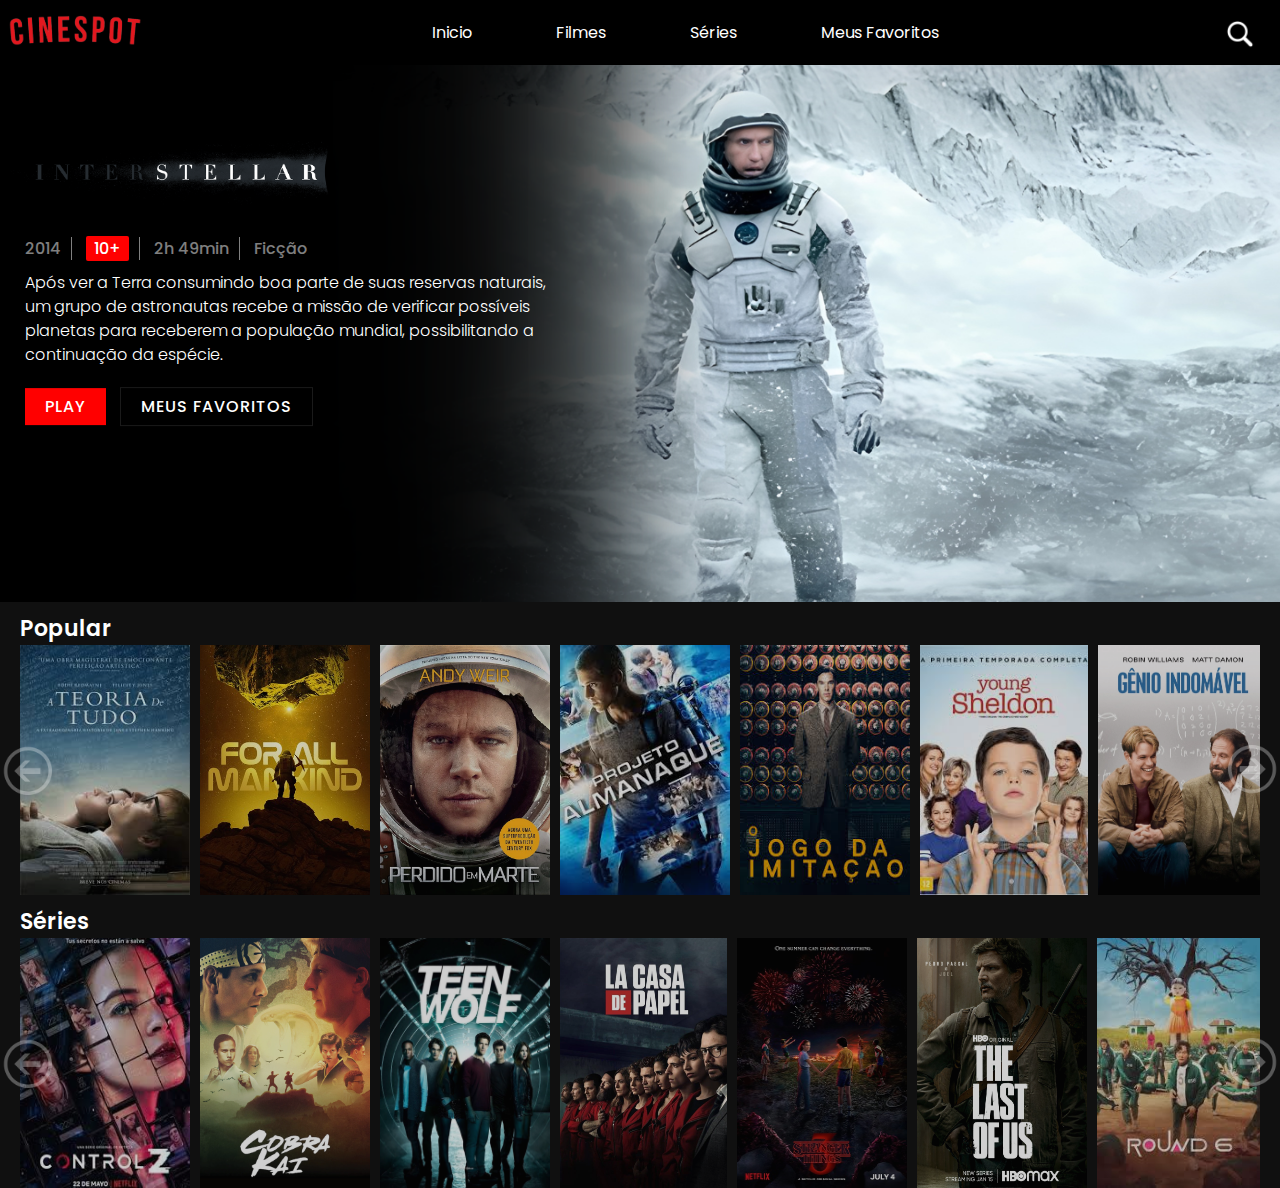
==== index.html @ c4ae98bf "Projeto Final" ====
<!DOCTYPE html>
<html lang="pt-BR">
<head>
  <meta charset="UTF-8">
  <title>CineSpot</title>
  <link rel="stylesheet" href="styles.css">

  <!-- Google Fonts-->
  <link rel="preconnect" href="https://fonts.googleapis.com">
  <link rel="preconnect" href="https://fonts.gstatic.com" crossorigin>
  <link href="https://fonts.googleapis.com/css2?family=Poppins:ital,wght@0,100;0,200;0,300;0,400;0,500;0,600;0,700;0,800;0,900;1,100;1,200;1,300;1,400;1,500;1,600;1,700;1,800;1,900&display=swap" rel="stylesheet">
  <!-- /Google Fonts-->

  <style>
    @font-face {
      font-family: FntNtx;
      src: url(Fontes/Bebas-Regular.ttf);
    }
  </style>
</head>
<body>
    <header>

      <div class="interface">

        <section class="logo">
          <img src="Imagens/logo.png" alt="Logo">
        </section>

        <section class="menu-desktop">
          <nav>
            <ul>
              <li><a href="">Inicio</a></li>
              <li><a href="#Popular">Filmes</a></li>
              <li><a href="#Séries">Séries</a></li>
              <li><a href="">Meus Favoritos</a></li>
            </ul>
          </nav>
        </section>

        <section class="lupa">
          <img src="Imagens/lupa.png" alt="Lupa">
        </section>
      </div>
    
    </header>

  <section class="chamada">
    <div id="video-container">
      <img id="thumbnail" src="Imagens/interestelar.png" alt="Thumbnail">
        <img id="close" src="Imagens/Fechar.png" alt="Close">

      <div class="BannerPrincipal">
        <img id="background" src="Imagens/logo_interestelar.png" alt="interestelar">
        <h4>
          <span>2014</span>
          <span><i>10+</i></span>
          <span>2h 49min</span>
          <span>Ficção</span>
        </h4>
        <p>
          Após ver a Terra consumindo boa parte de suas reservas naturais, um grupo de astronautas recebe a missão de verificar possíveis planetas para receberem a população mundial, possibilitando a continuação da espécie.
        </p>

        <div class="buttons">
          <a href="#" id="playButton"><i class="fa fa-play" aria-hidden="true"></i> Play</a>
          <a href="#"><i class="fa fa-plus" aria-hidden="true"></i> Meus Favoritos</a>
        </div>
        
      </div>
      <video id="myVideo" controls>
        <source src="Videos/Inter.webm" type="video/mp4">
      </video>
    </div>
  </section>


  <section class="categoria" id="Popular">
    <h2>Popular</h2>
    <img class="arrowright-button" src="Imagens/arrow.png">
    <img class="arrowleft-button" src="Imagens/arrowleft.png">
    <div class="categoria-videos"> 
        <img src="Imagens/Filmes/ATeoriaDeTudo.png" />
        <img src="Imagens/Filmes/ForAllMankind.png" />
        <img src="Imagens/Filmes/PerdidoEmMarte.png" />
        <img src="Imagens/Filmes/ProjetoAlmanaque.png" />
        <img src="Imagens/Filmes/OJogoDaImitação.png" />
        <img src="Imagens/Filmes/JovemSheldon.png" />
        <img src="Imagens/Filmes/GenioIndomavel.png" />
        <img src="Imagens/Filmes/GeraçãoDoFuturo.png" />
        <img src="Imagens/Filmes/BirdBox.png" />
        <img src="Imagens/Filmes/CobraKai.png" />
    </div>
  </section>

  <section class="categoria2" id="Séries">
    <h2>Séries</h2>
    <img class="arrowright-button2" src="Imagens/arrow.png">
    <img class="arrowleft-button2" src="Imagens/arrowleft.png">
    <div class="categoria-videos2"> 
        <img src="Imagens/Filmes/controlz.png" />
        <img src="Imagens/Filmes/CobraKai.png" />
        <img src="Imagens/Filmes/TeenWolf.png" />
        <img src="Imagens/Filmes/lacasadepapel.png" />
        <img src="Imagens/Filmes/strangerthings.png" />
        <img src="Imagens/Filmes/thelastofus.png" />
        <img src="Imagens/Filmes/roundsix.png" />
        <img src="Imagens/Filmes/sweettooth.png" />
        <img src="Imagens/Filmes/lucifer.png" />
        <img src="Imagens/Filmes/JovemSheldon.png" />
    </div>
  </section>
  <script src="script.js"></script>
  <script src="scroll.js"></script>
  <script src="skip.js"></script>
</body>
</html>
---- styles.css ----
*{
  margin: 0;
  padding: 0;
  box-sizing: border-box;
  font-family: "Poppins", sans-serif;
}

body {
  background-color: #101010;
  margin: 0;
  align-items: center;
  min-height: 100vh;
}

.interface{
  max-width: 100%;
  margin: 0 auto;
}

header {
  background-color: black;
  width: 100%;
  padding: 5px;
}

header .interface{
  display: flex;
  justify-content: space-between;
  align-items: center;
}

header .logo img{
  max-width: 140px;
}

header .menu-desktop nav ul{
  list-style-type: none;
}

header .menu-desktop nav ul li{
  display: inline-block;
  margin: 0 40px;
}

header .menu-desktop nav ul li a{
  color: white;
  text-decoration: none;
}

header .lupa img{
  margin: 10px 20px 0 0;
  max-width: 30px;
  cursor: pointer;
}

.chamada {
  display: flex;
  justify-content: center;
}

#video-container {
  position: relative;
  width: 100%;
  padding-bottom: 41.95%; /* 605px / 1440px = 0.4195 */
  overflow: hidden;
}

.BannerPrincipal{
  position: absolute;
  align-items: center;
  z-index: 1;
  width: 550px;
  top: 30%;
  left: 0;
  transform: translateY(-30%);
}

#background{
  max-width: 330px;
}

.BannerPrincipal h4{
  padding-left: 25px;
  color: rgb(255, 255, 255, 0.5);
  font-weight: 500;
}

.BannerPrincipal h4 span{
  padding: 0 10px;
  border-right: 1px solid rgba(255, 255, 255, 0.5);
}

.BannerPrincipal h4 span:first-child{
  padding-left: 0;
}

.BannerPrincipal h4 span:last-child{
  border-right: none;
}

.BannerPrincipal h4 span i{
  background-color: red;
  color: #fff;
  padding: 0 8px;
  display: inline-block;
  font-style: normal;
  border-radius: 2px;
}

.BannerPrincipal p{
  padding-left: 25px;
  font-size: 1em;
  font-weight: 300;
  line-height: 1.5em;
  color: #fff;
  margin: 10px 0 20px;
}

.BannerPrincipal .buttons{
  padding-left: 25px;
  position: relative;
}

.BannerPrincipal .buttons a{
  position: relative;
  display: inline-block;
  margin-right: 10px;
  background-color: red;
  color: #fff;
  padding: 6px 20px;
  text-decoration: none;
  font-weight: 500;
  letter-spacing: 1px;
  text-transform: uppercase;
}

.BannerPrincipal .buttons a:nth-child(2){
  background-color: rgba(0, 0, 0, 0.5);
  border: 1px solid rgba(255, 255, 255, 0.1);
}

.BannerPrincipal .buttons a:hover:nth-child(2){
  background-color: red;
}

#thumbnail {
  position: absolute;
  top: 0;
  left: 0;
  width: 100%;
  object-fit: cover;
  cursor: pointer; /* Adiciona cursor de mão para indicar clicabilidade */
}

#myVideo {
  position: relative;
  position: absolute;
  top: 0;
  left: 0;
  width: 100%;
  display: none; /* O vídeo começa escondido */
}

#close {
  top: 5px;
  right: 10px;
  position: absolute;
  align-items: end;
  width: 40px;
  cursor: pointer;
  z-index: 3;
  display: none;
}

.Popular {
  left: 0;
  top: 0;
  position: relative;
  height: 200px;
  width: 100%;
  display: flex;
  justify-content: flex-start;
  align-items: center;
}



.categoria-videos {
  display: flex;
  overflow-x: hidden;
  scroll-behavior: smooth;
  gap: 10px;
}

.categoria {
  padding-left: 20px;
  padding-right: 20px;
  margin-top: 10px;
}

.categoria-videos img {
  width: 170px;
  height: 250px;
  opacity: 0.8;
  cursor: pointer;
}

.arrowright-button{
  z-index: 3;
  width: 50px;
  margin-top: 100px;
  opacity: 0.3;
  right: 2px;
  position: absolute;
  align-items: center;
}

.arrowleft-button{
  z-index: 3;
  width: 50px;
  margin-top: 100px;
  opacity: 0.3;
  left: 2px;
  position: absolute;
  align-items: center;
}

.categoria-videos img:hover {
  opacity: 1.0;
  border: 3px solid white;
}

.categoria h2 {
  position: relative;
  color: #fff;
  font-size: 22px;
  font-weight: 600;
}





.categoria-videos2 {
  display: flex;
  overflow-x: hidden;
  scroll-behavior: smooth;
  gap: 10px;
}

.categoria2 {
  padding-left: 20px;
  padding-right: 20px;
  margin-top: 10px;
}

.categoria-videos2 img {
  width: 170px;
  height: 250px;
  opacity: 0.8;
  cursor: pointer;
}

.arrowright-button2{
  z-index: 3;
  width: 50px;
  margin-top: 100px;
  opacity: 0.3;
  right: 2px;
  position: absolute;
  align-items: center;
}

.arrowleft-button2{
  z-index: 3;
  width: 50px;
  margin-top: 100px;
  opacity: 0.3;
  left: 2px;
  position: absolute;
  align-items: center;
}

.categoria-videos2 img:hover {
  opacity: 1.0;
  border: 3px solid white;
}

.categoria2 h2 {
  position: relative;
  color: #fff;
  font-size: 22px;
  font-weight: 600;
}
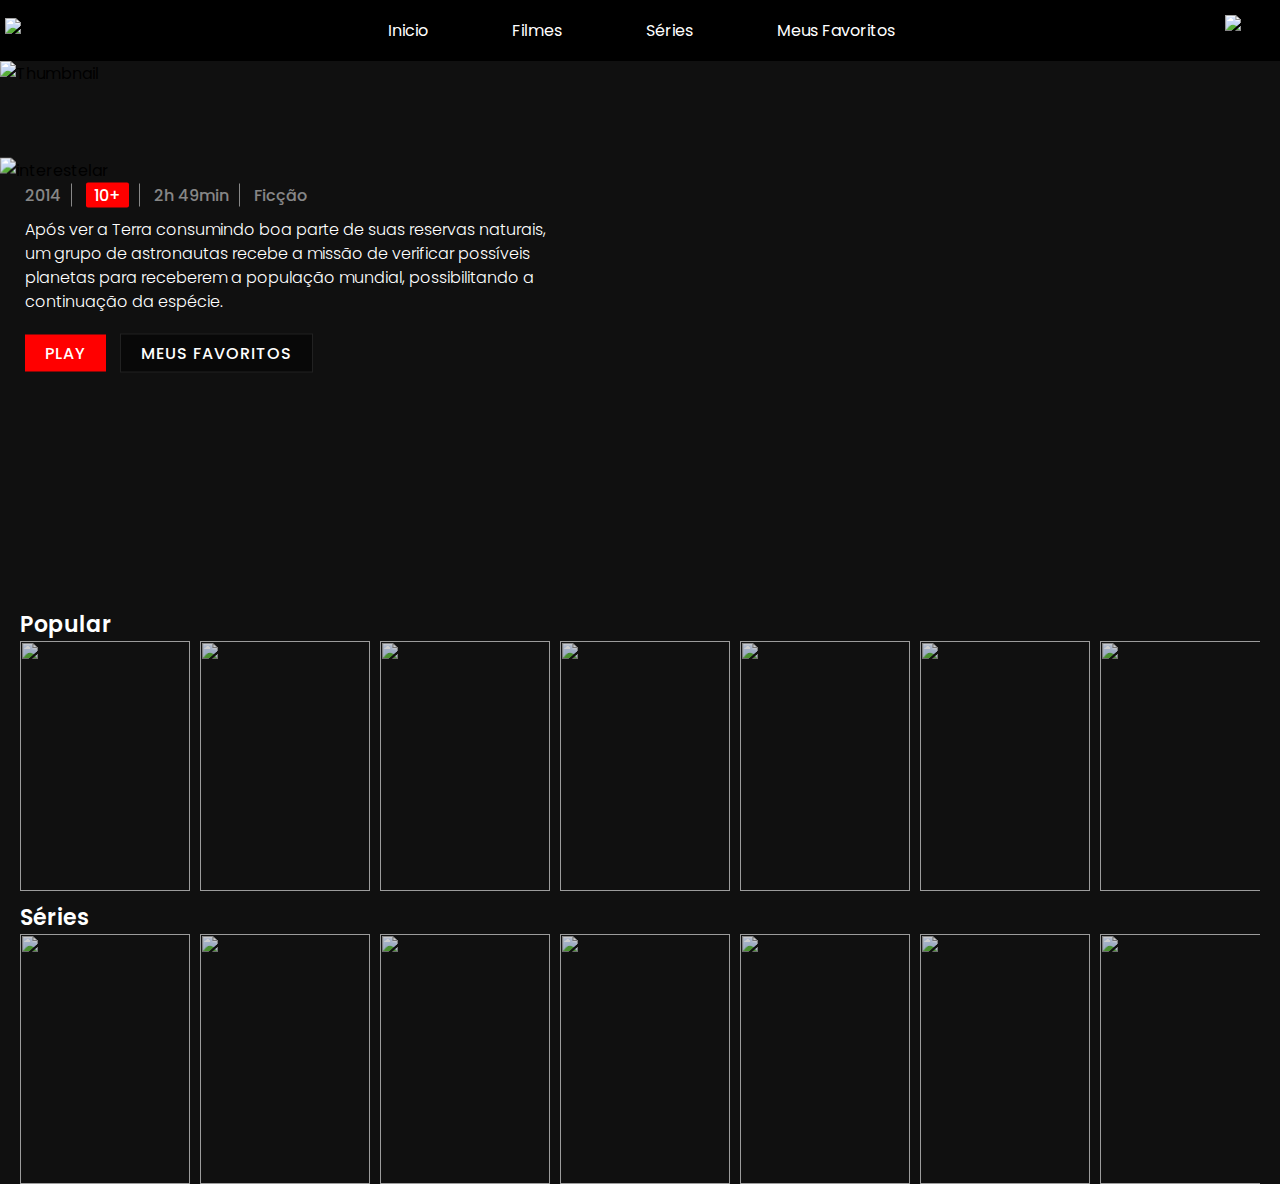
==== commit 44e7b2e9: "Alterações no codigo" ====
--- a/index.html
+++ b/index.html
@@ -4,6 +4,7 @@
   <meta charset="UTF-8">
   <title>CineSpot</title>
   <link rel="stylesheet" href="styles.css">
+  <link rel="icon" href="favicon.ico" type="image/x-icon">
 
   <!-- Google Fonts-->
   <link rel="preconnect" href="https://fonts.googleapis.com">
@@ -18,6 +19,7 @@
     }
   </style>
 </head>
+
 <body>
     <header>
 
@@ -69,49 +71,72 @@
         
       </div>
       <video id="myVideo" controls>
-        <source src="Videos/Inter.webm" type="video/mp4">
+        <source src="Videos/Trailers/Filmes/Inter.webm" type="video/mp4">
       </video>
     </div>
   </section>
 
+  <dialog class="background_popup">
+    <div class="popup">
+      <img class="voltar" src="Imagens/seta-voltar.png">
+      <div>
+        <video id="trailer" class="trailer" controls>
+          <source id="videoSource" src="Videos.mp4">
+        </video>
+        <h2 id="filmName">Nome Filme</h2>
+        <h5>
+          <span>2024</span>
+          <span><i>16+</i></span>
+          <span></span>
+        </h5>
+        <button>
+          <img src="Imagens/play.png">
+          <span>Assistir</span>
+        </button>
+        <h3>Baseado na história de Stephen Hawking, o filme expõe como o astrofísico fez descobertas relevantes para o mundo da ciência, inclusive relacionadas ao tempo. Também retrata seu romance com Jane Wilde, uma estudante de Cambridge que viria a se tornar sua esposa. Aos 21 anos de idade, Hawking descobriu que sofria de uma doença motora degenerativa, mas isso não o impediu de se tornar um dos maiores cientistas da atualidade.</h3>
+      </div>
+    </div>
+  </dialog>
 
-  <section class="categoria" id="Popular">
+  <div class="categoria" id="Popular">
     <h2>Popular</h2>
     <img class="arrowright-button" src="Imagens/arrow.png">
     <img class="arrowleft-button" src="Imagens/arrowleft.png">
     <div class="categoria-videos"> 
-        <img src="Imagens/Filmes/ATeoriaDeTudo.png" />
-        <img src="Imagens/Filmes/ForAllMankind.png" />
-        <img src="Imagens/Filmes/PerdidoEmMarte.png" />
-        <img src="Imagens/Filmes/ProjetoAlmanaque.png" />
-        <img src="Imagens/Filmes/OJogoDaImitação.png" />
-        <img src="Imagens/Filmes/JovemSheldon.png" />
-        <img src="Imagens/Filmes/GenioIndomavel.png" />
-        <img src="Imagens/Filmes/GeraçãoDoFuturo.png" />
-        <img src="Imagens/Filmes/BirdBox.png" />
-        <img src="Imagens/Filmes/CobraKai.png" />
+        <img class="ATeoriaDeTudo" src="Imagens/Filmes/ATeoriaDeTudo.png" onclick="changeContent('ATeoriaDeTudo')">
+        <img class="ForAllMankind" src="Imagens/Filmes/ForAllMankind.png" onclick="changeContent('ForAllMankind')">
+        <img class="PerdidoEmMarte" src="Imagens/Filmes/PerdidoEmMarte.png" onclick="changeContent('PerdidoEmMarte')">
+        <img class="ProjetoAlmanaque" src="Imagens/Filmes/ProjetoAlmanaque.png" onclick="changeContent('ProjetoAlmanaque')">
+        <img class="OJogoDaImitação" src="Imagens/Filmes/OJogoDaImitação.png" onclick="changeContent('OJogoDaImitação')">
+        <img class="JovemSheldon" src="Imagens/Filmes/JovemSheldon.png" onclick="changeContent('JovemSheldon')">
+        <img class="GenioIndomavel" src="Imagens/Filmes/GenioIndomavel.png" onclick="changeContent('GenioIndomavel')">
+        <img class="GeraçãoDoFuturo" src="Imagens/Filmes/GeraçãoDoFuturo.png" onclick="changeContent('GeraçãoDoFuturo')">
+        <img class="BirdBox" src="Imagens/Filmes/BirdBox.png" onclick="changeContent('BirdBox')">
+        <img class="CobraKai" src="Imagens/Filmes/CobraKai.png" onclick="changeContent('CobraKai')">
     </div>
-  </section>
+  </div>
 
-  <section class="categoria2" id="Séries">
+  <div class="categoria2" id="Séries">
     <h2>Séries</h2>
     <img class="arrowright-button2" src="Imagens/arrow.png">
     <img class="arrowleft-button2" src="Imagens/arrowleft.png">
     <div class="categoria-videos2"> 
-        <img src="Imagens/Filmes/controlz.png" />
-        <img src="Imagens/Filmes/CobraKai.png" />
-        <img src="Imagens/Filmes/TeenWolf.png" />
-        <img src="Imagens/Filmes/lacasadepapel.png" />
-        <img src="Imagens/Filmes/strangerthings.png" />
-        <img src="Imagens/Filmes/thelastofus.png" />
-        <img src="Imagens/Filmes/roundsix.png" />
-        <img src="Imagens/Filmes/sweettooth.png" />
-        <img src="Imagens/Filmes/lucifer.png" />
-        <img src="Imagens/Filmes/JovemSheldon.png" />
+        <img class="ControlZ" src="Imagens/Filmes/ControlZ.png" onclick="changeContent('ControlZ')">
+        <img class="CobraKai" src="Imagens/Filmes/CobraKai.png" onclick="changeContent('CobraKai')">
+        <img class="TeenWolf" src="Imagens/Filmes/TeenWolf.png" onclick="changeContent('TeenWolf')">
+        <img class="LaCasaDePapel" src="Imagens/Filmes/LaCasaDePapel.png" onclick="changeContent('LaCasaDePapel')">
+        <img class="StrangerThings" src="Imagens/Filmes/StrangerThings.png" onclick="changeContent('StrangerThings')">
+        <img class="TheLastOfUs" src="Imagens/Filmes/TheLastOfUs.png" onclick="changeContent('TheLastOfUs')">
+        <img class="RoundSix" src="Imagens/Filmes/RoundSix.png" onclick="changeContent('RoundSix')">
+        <img class="SweetTooth" src="Imagens/Filmes/SweetTooth.png" onclick="changeContent('SweetTooth')">
+        <img class="Lucifer" src="Imagens/Filmes/Lucifer.png" onclick="changeContent('Lucifer')">
+        <img class="JovemSheldon" src="Imagens/Filmes/JovemSheldon.png" onclick="changeContent('JovemSheldon')">
     </div>
-  </section>
-  <script src="script.js"></script>
+  </div>
+  <script src="script.js"></script> 
+  <script src="skip.js"></script>
   <script src="scroll.js"></script>
-  <script src="skip.js"></script>
+  <script src="popup.js"></script>
+  <script src="filmes.js"></script>
 </body>
 </html>--- a/styles.css
+++ b/styles.css
@@ -3,6 +3,7 @@
   padding: 0;
   box-sizing: border-box;
   font-family: "Poppins", sans-serif;
+  -webkit-user-drag: none;
 }
 
 body {
@@ -172,6 +173,8 @@
   display: none;
 }
 
+/* Rotação dos filmes: */
+
 .Popular {
   left: 0;
   top: 0;
@@ -183,13 +186,16 @@
   align-items: center;
 }
 
-
-
 .categoria-videos {
   display: flex;
-  overflow-x: hidden;
+  overflow-x: auto;
   scroll-behavior: smooth;
+  user-select: none;
   gap: 10px;
+}
+
+.categoria-videos::-webkit-scrollbar { /* Codigo novo que descobri */
+  display: none; /* Esconde a barra de rolagem */
 }
 
 .categoria {
@@ -205,7 +211,56 @@
   cursor: pointer;
 }
 
-.arrowright-button{
+.categoria-videos img:hover {
+  opacity: 1.0;
+  border: 3px solid white;
+}
+
+.categoria h2 {
+  position: relative;
+  color: #fff;
+  font-size: 22px;
+  font-weight: 600;
+}
+
+.categoria-videos2 {
+  display: flex;
+  overflow-x: auto;
+  scroll-behavior: smooth;
+  user-select: none;
+  gap: 10px;
+}
+
+.categoria-videos2::-webkit-scrollbar { /* Codigo novo que descobri */
+  display: none; /* Esconde a barra de rolagem */
+}
+
+.categoria2 {
+  padding-left: 20px;
+  padding-right: 20px;
+  margin-top: 10px;
+}
+
+.categoria-videos2 img {
+  width: 170px;
+  height: 250px;
+  opacity: 0.8;
+  cursor: pointer;
+}
+
+.arrowleft-button, .arrowleft-button2{
+  z-index: 3;
+  width: 50px;
+  margin-top: 100px;
+  opacity: 0.3;
+  left: 2px;
+  position: absolute;
+  align-items: center;
+  user-select: none;
+  display: none;
+}
+
+.arrowright-button, .arrowright-button2{
   z-index: 3;
   width: 50px;
   margin-top: 100px;
@@ -213,72 +268,8 @@
   right: 2px;
   position: absolute;
   align-items: center;
-}
-
-.arrowleft-button{
-  z-index: 3;
-  width: 50px;
-  margin-top: 100px;
-  opacity: 0.3;
-  left: 2px;
-  position: absolute;
-  align-items: center;
-}
-
-.categoria-videos img:hover {
-  opacity: 1.0;
-  border: 3px solid white;
-}
-
-.categoria h2 {
-  position: relative;
-  color: #fff;
-  font-size: 22px;
-  font-weight: 600;
-}
-
-
-
-
-
-.categoria-videos2 {
-  display: flex;
-  overflow-x: hidden;
-  scroll-behavior: smooth;
-  gap: 10px;
-}
-
-.categoria2 {
-  padding-left: 20px;
-  padding-right: 20px;
-  margin-top: 10px;
-}
-
-.categoria-videos2 img {
-  width: 170px;
-  height: 250px;
-  opacity: 0.8;
-  cursor: pointer;
-}
-
-.arrowright-button2{
-  z-index: 3;
-  width: 50px;
-  margin-top: 100px;
-  opacity: 0.3;
-  right: 2px;
-  position: absolute;
-  align-items: center;
-}
-
-.arrowleft-button2{
-  z-index: 3;
-  width: 50px;
-  margin-top: 100px;
-  opacity: 0.3;
-  left: 2px;
-  position: absolute;
-  align-items: center;
+  user-select: none;
+  display: none;
 }
 
 .categoria-videos2 img:hover {
@@ -291,4 +282,109 @@
   color: #fff;
   font-size: 22px;
   font-weight: 600;
+}
+
+/* popup filmes*/
+.background_popup {
+  background-color: rgba(0, 0, 0, 0.647);
+  position: fixed;
+  top: 0;
+  left: 0;
+  z-index: 999;
+  width: 100%;
+  height: 100%;
+}
+
+.popup {
+  background-color: rgb(15, 15, 15);
+  position: fixed;
+  z-index: 1000;
+  width: 70%;
+  height: 94%;
+  top: 50%;
+  left: 50%;
+  border-radius: 20px 20px 0 0;
+  transform: translate(-50%, -50%);
+  overflow-y: auto; 
+}
+
+.popup::-webkit-scrollbar { /* Codigo novo que descobri */
+  display: none; /* Esconde a barra de rolagem */
+}
+
+.popup video {
+  width: 100%;
+  align-self: center;
+}
+
+#filmName {
+  color: white;
+  margin-top: 10px;
+  margin-left: 20px;
+}
+
+.popup h5 {
+  margin-top: 8px;
+  margin-left: 20px;
+  color: white;
+  font-weight: 400;
+}
+
+.popup span {
+  padding: 0 10px 0 0;
+}
+
+.popup span i {
+  background-color: red;
+  padding: 1px;
+  border-radius: 2px;
+  display: inline-block;
+  font-style: normal;
+}
+
+.popup button {
+  margin-left: 2%;
+  width: 96%;
+  border-radius: 12px;
+  margin-top: 20px;
+  height: 60px;
+  display: flex;
+  align-items: center;
+  justify-content: center;
+  cursor: pointer;
+}
+
+.popup button img {
+  height: 20px;
+  margin-right: 15px;
+}
+
+.popup button span {
+  color: black;
+  text-align: center;
+  font-size: 20px;
+  font-style: normal;
+}
+
+.popup h3 {
+  color: white;
+  margin: 20px 0 0 20px;
+  font-weight: 350;
+  font-style: normal;
+  font-size: 17px;
+}
+
+.voltar {
+  margin: 8px 0 0 10px;
+  top: 0;
+  left: 0;
+  width: 40px;
+  position: relative;
+  cursor: pointer;
+}
+
+@media(max-width: 808px){
+  .arrowleft-button, .arrowleft-button2, .arrowright-button, .arrowright-button2{
+    display: block;
+  }
 }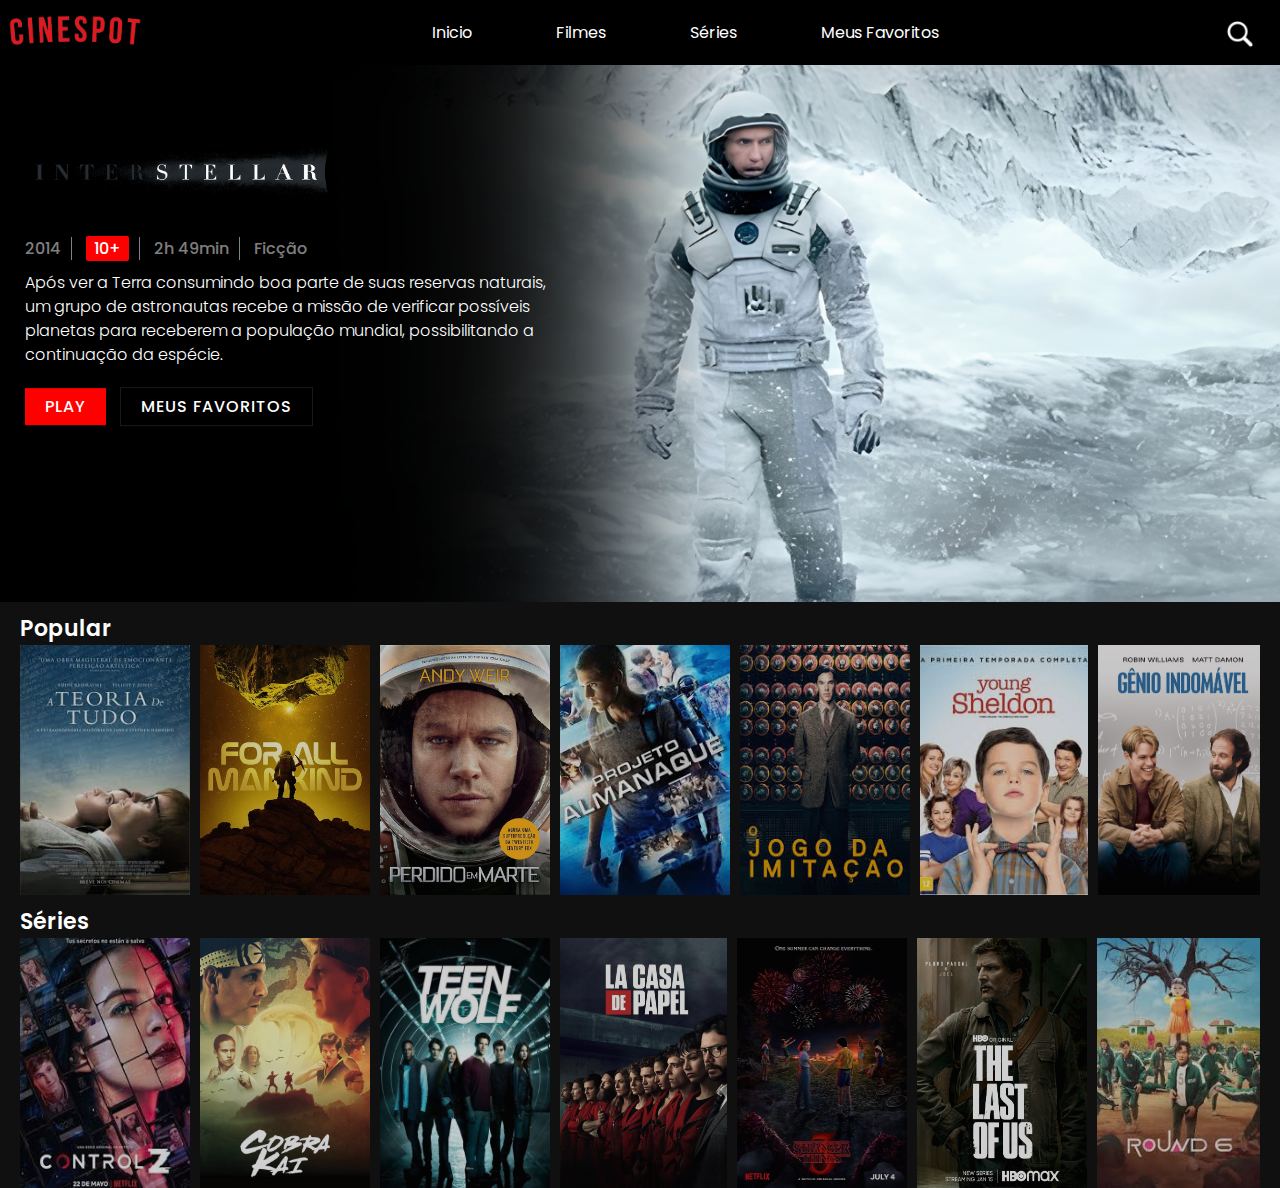
==== commit 3af47a1b: "Estilização e dados" ====
--- a/index.html
+++ b/index.html
@@ -79,24 +79,23 @@
   <dialog class="background_popup">
     <div class="popup">
       <img class="voltar" src="Imagens/seta-voltar.png">
-      <div>
-        <video id="trailer" class="trailer" controls>
-          <source id="videoSource" src="Videos.mp4">
-        </video>
-        <h2 id="filmName">Nome Filme</h2>
-        <h5>
-          <span>2024</span>
-          <span><i>16+</i></span>
-          <span></span>
-        </h5>
-        <button>
-          <img src="Imagens/play.png">
-          <span>Assistir</span>
-        </button>
-        <h3>Baseado na história de Stephen Hawking, o filme expõe como o astrofísico fez descobertas relevantes para o mundo da ciência, inclusive relacionadas ao tempo. Também retrata seu romance com Jane Wilde, uma estudante de Cambridge que viria a se tornar sua esposa. Aos 21 anos de idade, Hawking descobriu que sofria de uma doença motora degenerativa, mas isso não o impediu de se tornar um dos maiores cientistas da atualidade.</h3>
+      <div class="video-container">
+        <!-- Aqui poderia ser usado iframe ou video, porem usei iframe para não ter que ficar baixando todos os trailers -->
+        <iframe id="videoSrc" title="YouTube video player" frameborder="0" allow="accelerometer; autoplay; clipboard-write; encrypted-media; gyroscope; picture-in-picture; web-share" referrerpolicy="strict-origin-when-cross-origin" allowfullscreen></iframe>
       </div>
+      <h2 id="filmName">Nome Filme</h2>
+      <h5>
+        <span id="ano"></span>
+        <span><i id="idade"></i></span>
+        <span id="temporadas"></span>
+      </h5>
+      <button>
+        <img src="Imagens/play.png">
+        <span>Assistir</span>
+      </button>
+      <h3 id="sinopse">Sinopse do filme</h3>
     </div>
-  </dialog>
+  </dialog>  
 
   <div class="categoria" id="Popular">
     <h2>Popular</h2>
@@ -138,5 +137,7 @@
   <script src="scroll.js"></script>
   <script src="popup.js"></script>
   <script src="filmes.js"></script>
+  <script src="https://www.youtube.com/iframe_api"></script>
+  <script src="ocultar.js"></script>
 </body>
 </html>--- a/styles.css
+++ b/styles.css
@@ -298,10 +298,12 @@
 .popup {
   background-color: rgb(15, 15, 15);
   position: fixed;
+  position: relative;
   z-index: 1000;
-  width: 70%;
-  height: 94%;
-  top: 50%;
+  max-width: 82%;
+  min-width: 70%;
+  height: 98%;
+  top: 51%;
   left: 50%;
   border-radius: 20px 20px 0 0;
   transform: translate(-50%, -50%);
@@ -312,10 +314,26 @@
   display: none; /* Esconde a barra de rolagem */
 }
 
+.video-container {
+  position: relative;
+  width: 94%; /* 94% da largura da div .popup */
+  padding-bottom: 52.875%; /* Ajuste de proporção para 94% de 56.25% */
+  height: 0;
+}
+
+.video-container iframe {
+  position: absolute;
+  top: 0;
+  left: 3%; /* Centraliza o iframe na div .popup */
+  width: 100%;
+  height: 100%;
+}
+
+/*
 .popup video {
   width: 100%;
   align-self: center;
-}
+} */
 
 #filmName {
   color: white;
@@ -372,6 +390,7 @@
   font-weight: 350;
   font-style: normal;
   font-size: 17px;
+  padding-bottom: 25px;
 }
 
 .voltar {
@@ -381,6 +400,10 @@
   width: 40px;
   position: relative;
   cursor: pointer;
+}
+
+.noscroll {
+  overflow: hidden;
 }
 
 @media(max-width: 808px){
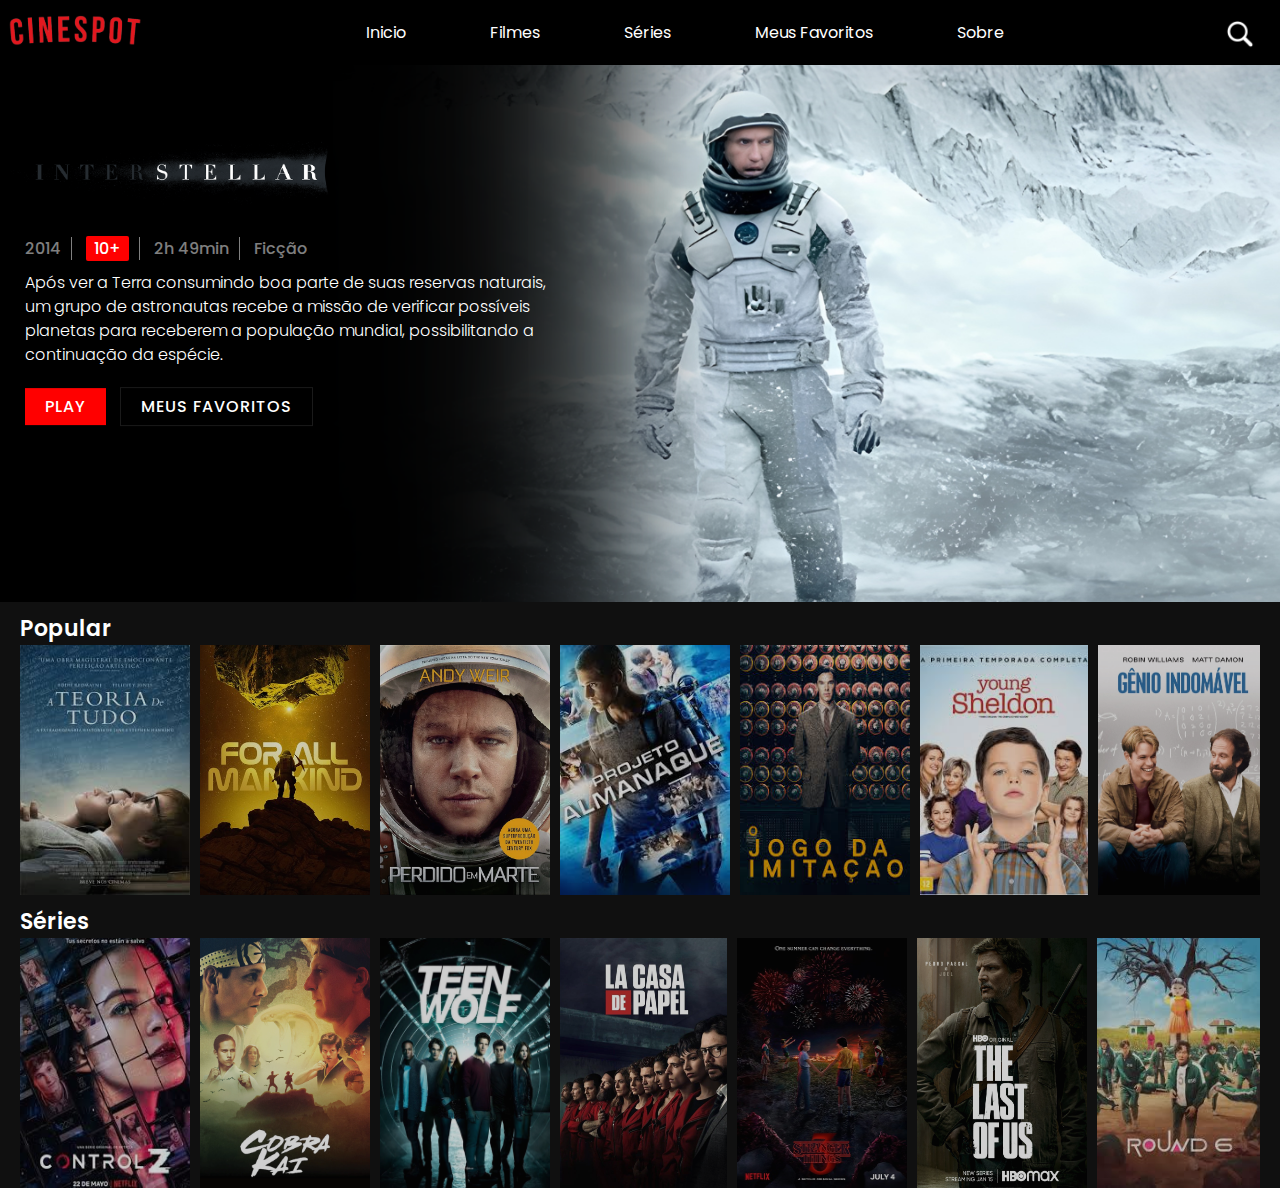
==== commit 0fca7c91: "Novas Paginas e Melhorias" ====
--- a/index.html
+++ b/index.html
@@ -3,7 +3,7 @@
 <head>
   <meta charset="UTF-8">
   <title>CineSpot</title>
-  <link rel="stylesheet" href="styles.css">
+  <link rel="stylesheet" href="CSS/styles.css">
   <link rel="icon" href="favicon.ico" type="image/x-icon">
 
   <!-- Google Fonts-->
@@ -32,10 +32,11 @@
         <section class="menu-desktop">
           <nav>
             <ul>
-              <li><a href="">Inicio</a></li>
-              <li><a href="#Popular">Filmes</a></li>
-              <li><a href="#Séries">Séries</a></li>
-              <li><a href="">Meus Favoritos</a></li>
+              <li><a href="index.html">Inicio</a></li>
+              <li><a href="filmes.html">Filmes</a></li>
+              <li><a href="series.html">Séries</a></li>
+              <li><a href="favoritos.html">Meus Favoritos</a></li>
+              <li><a href="sobre.html">Sobre</a></li>
             </ul>
           </nav>
         </section>
@@ -102,16 +103,16 @@
     <img class="arrowright-button" src="Imagens/arrow.png">
     <img class="arrowleft-button" src="Imagens/arrowleft.png">
     <div class="categoria-videos"> 
-        <img class="ATeoriaDeTudo" src="Imagens/Filmes/ATeoriaDeTudo.png" onclick="changeContent('ATeoriaDeTudo')">
-        <img class="ForAllMankind" src="Imagens/Filmes/ForAllMankind.png" onclick="changeContent('ForAllMankind')">
-        <img class="PerdidoEmMarte" src="Imagens/Filmes/PerdidoEmMarte.png" onclick="changeContent('PerdidoEmMarte')">
-        <img class="ProjetoAlmanaque" src="Imagens/Filmes/ProjetoAlmanaque.png" onclick="changeContent('ProjetoAlmanaque')">
-        <img class="OJogoDaImitação" src="Imagens/Filmes/OJogoDaImitação.png" onclick="changeContent('OJogoDaImitação')">
-        <img class="JovemSheldon" src="Imagens/Filmes/JovemSheldon.png" onclick="changeContent('JovemSheldon')">
-        <img class="GenioIndomavel" src="Imagens/Filmes/GenioIndomavel.png" onclick="changeContent('GenioIndomavel')">
-        <img class="GeraçãoDoFuturo" src="Imagens/Filmes/GeraçãoDoFuturo.png" onclick="changeContent('GeraçãoDoFuturo')">
-        <img class="BirdBox" src="Imagens/Filmes/BirdBox.png" onclick="changeContent('BirdBox')">
-        <img class="CobraKai" src="Imagens/Filmes/CobraKai.png" onclick="changeContent('CobraKai')">
+        <img class="ATeoriaDeTudo" src="Imagens/Filmes/Retrato/ATeoriaDeTudo.png" onclick="changeContent('ATeoriaDeTudo')">
+        <img class="ForAllMankind" src="Imagens/Filmes/Retrato/ForAllMankind.png" onclick="changeContent('ForAllMankind')">
+        <img class="PerdidoEmMarte" src="Imagens/Filmes/Retrato/PerdidoEmMarte.png" onclick="changeContent('PerdidoEmMarte')">
+        <img class="ProjetoAlmanaque" src="Imagens/Filmes/Retrato/ProjetoAlmanaque.png" onclick="changeContent('ProjetoAlmanaque')">
+        <img class="OJogoDaImitação" src="Imagens/Filmes/Retrato/OJogoDaImitação.png" onclick="changeContent('OJogoDaImitação')">
+        <img class="JovemSheldon" src="Imagens/Filmes/Retrato/JovemSheldon.png" onclick="changeContent('JovemSheldon')">
+        <img class="GenioIndomavel" src="Imagens/Filmes/Retrato/GenioIndomavel.png" onclick="changeContent('GenioIndomavel')">
+        <img class="GeraçãoDoFuturo" src="Imagens/Filmes/Retrato/GeraçãoDoFuturo.png" onclick="changeContent('GeraçãoDoFuturo')">
+        <img class="BirdBox" src="Imagens/Filmes/Retrato/BirdBox.png" onclick="changeContent('BirdBox')">
+        <img class="CobraKai" src="Imagens/Filmes/Retrato/CobraKai.png" onclick="changeContent('CobraKai')">
     </div>
   </div>
 
@@ -120,24 +121,23 @@
     <img class="arrowright-button2" src="Imagens/arrow.png">
     <img class="arrowleft-button2" src="Imagens/arrowleft.png">
     <div class="categoria-videos2"> 
-        <img class="ControlZ" src="Imagens/Filmes/ControlZ.png" onclick="changeContent('ControlZ')">
-        <img class="CobraKai" src="Imagens/Filmes/CobraKai.png" onclick="changeContent('CobraKai')">
-        <img class="TeenWolf" src="Imagens/Filmes/TeenWolf.png" onclick="changeContent('TeenWolf')">
-        <img class="LaCasaDePapel" src="Imagens/Filmes/LaCasaDePapel.png" onclick="changeContent('LaCasaDePapel')">
-        <img class="StrangerThings" src="Imagens/Filmes/StrangerThings.png" onclick="changeContent('StrangerThings')">
-        <img class="TheLastOfUs" src="Imagens/Filmes/TheLastOfUs.png" onclick="changeContent('TheLastOfUs')">
-        <img class="RoundSix" src="Imagens/Filmes/RoundSix.png" onclick="changeContent('RoundSix')">
-        <img class="SweetTooth" src="Imagens/Filmes/SweetTooth.png" onclick="changeContent('SweetTooth')">
-        <img class="Lucifer" src="Imagens/Filmes/Lucifer.png" onclick="changeContent('Lucifer')">
-        <img class="JovemSheldon" src="Imagens/Filmes/JovemSheldon.png" onclick="changeContent('JovemSheldon')">
+        <img class="ControlZ" src="Imagens/Filmes/Retrato/ControlZ.png" onclick="changeContent('ControlZ')">
+        <img class="CobraKai" src="Imagens/Filmes/Retrato/CobraKai.png" onclick="changeContent('CobraKai')">
+        <img class="TeenWolf" src="Imagens/Filmes/Retrato/TeenWolf.png" onclick="changeContent('TeenWolf')">
+        <img class="LaCasaDePapel" src="Imagens/Filmes/Retrato/LaCasaDePapel.png" onclick="changeContent('LaCasaDePapel')">
+        <img class="StrangerThings" src="Imagens/Filmes/Retrato/StrangerThings.png" onclick="changeContent('StrangerThings')">
+        <img class="TheLastOfUs" src="Imagens/Filmes/Retrato/TheLastOfUs.png" onclick="changeContent('TheLastOfUs')">
+        <img class="RoundSix" src="Imagens/Filmes/Retrato/RoundSix.png" onclick="changeContent('RoundSix')">
+        <img class="SweetTooth" src="Imagens/Filmes/Retrato/SweetTooth.png" onclick="changeContent('SweetTooth')">
+        <img class="Lucifer" src="Imagens/Filmes/Retrato/Lucifer.png" onclick="changeContent('Lucifer')">
+        <img class="JovemSheldon" src="Imagens/Filmes/Retrato/JovemSheldon.png" onclick="changeContent('JovemSheldon')">
     </div>
   </div>
-  <script src="script.js"></script> 
-  <script src="skip.js"></script>
-  <script src="scroll.js"></script>
-  <script src="popup.js"></script>
-  <script src="filmes.js"></script>
+  <script src="JavaScript/script.js"></script> 
+  <script src="JavaScript/skip.js"></script>
+  <script src="JavaScript/scroll.js"></script>
+  <script src="JavaScript/popup.js"></script>
+  <script src="JavaScript/filmes.js"></script>
   <script src="https://www.youtube.com/iframe_api"></script>
-  <script src="ocultar.js"></script>
 </body>
 </html>--- a/CSS/styles.css
+++ b/CSS/styles.css
@@ -0,0 +1,413 @@
+*{
+  margin: 0;
+  padding: 0;
+  box-sizing: border-box;
+  font-family: "Poppins", sans-serif;
+  -webkit-user-drag: none;
+}
+
+body {
+  background-color: #101010;
+  margin: 0;
+  align-items: center;
+  min-height: 100vh;
+}
+
+.interface{
+  max-width: 100%;
+  margin: 0 auto;
+}
+
+header {
+  background-color: black;
+  width: 100%;
+  padding: 5px;
+}
+
+header .interface{
+  display: flex;
+  justify-content: space-between;
+  align-items: center;
+}
+
+header .logo img{
+  max-width: 140px;
+}
+
+header .menu-desktop nav ul{
+  list-style-type: none;
+}
+
+header .menu-desktop nav ul li{
+  display: inline-block;
+  margin: 0 40px;
+}
+
+header .menu-desktop nav ul li a{
+  color: white;
+  text-decoration: none;
+}
+
+header .lupa img{
+  margin: 10px 20px 0 0;
+  max-width: 30px;
+  cursor: pointer;
+}
+
+.chamada {
+  display: flex;
+  justify-content: center;
+}
+
+#video-container {
+  position: relative;
+  width: 100%;
+  padding-bottom: 41.95%; /* 605px / 1440px = 0.4195 */
+  overflow: hidden;
+}
+
+.BannerPrincipal{
+  position: absolute;
+  align-items: center;
+  z-index: 1;
+  width: 550px;
+  top: 30%;
+  left: 0;
+  transform: translateY(-30%);
+}
+
+#background{
+  max-width: 330px;
+}
+
+.BannerPrincipal h4{
+  padding-left: 25px;
+  color: rgb(255, 255, 255, 0.5);
+  font-weight: 500;
+}
+
+.BannerPrincipal h4 span{
+  padding: 0 10px;
+  border-right: 1px solid rgba(255, 255, 255, 0.5);
+}
+
+.BannerPrincipal h4 span:first-child{
+  padding-left: 0;
+}
+
+.BannerPrincipal h4 span:last-child{
+  border-right: none;
+}
+
+.BannerPrincipal h4 span i{
+  background-color: red;
+  color: #fff;
+  padding: 0 8px;
+  display: inline-block;
+  font-style: normal;
+  border-radius: 2px;
+}
+
+.BannerPrincipal p{
+  padding-left: 25px;
+  font-size: 1em;
+  font-weight: 300;
+  line-height: 1.5em;
+  color: #fff;
+  margin: 10px 0 20px;
+}
+
+.BannerPrincipal .buttons{
+  padding-left: 25px;
+  position: relative;
+}
+
+.BannerPrincipal .buttons a{
+  position: relative;
+  display: inline-block;
+  margin-right: 10px;
+  background-color: red;
+  color: #fff;
+  padding: 6px 20px;
+  text-decoration: none;
+  font-weight: 500;
+  letter-spacing: 1px;
+  text-transform: uppercase;
+}
+
+.BannerPrincipal .buttons a:nth-child(2){
+  background-color: rgba(0, 0, 0, 0.5);
+  border: 1px solid rgba(255, 255, 255, 0.1);
+}
+
+.BannerPrincipal .buttons a:hover:nth-child(2){
+  background-color: red;
+}
+
+#thumbnail {
+  position: absolute;
+  top: 0;
+  left: 0;
+  width: 100%;
+  object-fit: cover;
+  cursor: pointer; /* Adiciona cursor de mão para indicar clicabilidade */
+}
+
+#myVideo {
+  position: relative;
+  position: absolute;
+  top: 0;
+  left: 0;
+  width: 100%;
+  display: none; /* O vídeo começa escondido */
+}
+
+#close {
+  top: 5px;
+  right: 10px;
+  position: absolute;
+  align-items: end;
+  width: 40px;
+  cursor: pointer;
+  z-index: 3;
+  display: none;
+}
+
+/* Rotação dos filmes: */
+
+.Popular {
+  left: 0;
+  top: 0;
+  position: relative;
+  height: 200px;
+  width: 100%;
+  display: flex;
+  justify-content: flex-start;
+  align-items: center;
+}
+
+.categoria-videos {
+  display: flex;
+  overflow-x: auto;
+  scroll-behavior: smooth;
+  user-select: none;
+  gap: 10px;
+}
+
+.categoria-videos::-webkit-scrollbar { /* Codigo novo que descobri */
+  display: none; /* Esconde a barra de rolagem */
+}
+
+.categoria {
+  padding-left: 20px;
+  padding-right: 20px;
+  margin-top: 10px;
+}
+
+.categoria-videos img {
+  width: 170px;
+  height: 250px;
+  opacity: 0.8;
+  cursor: pointer;
+}
+
+.categoria-videos img:hover {
+  opacity: 1.0;
+  border: 3px solid white;
+}
+
+.categoria h2 {
+  position: relative;
+  color: #fff;
+  font-size: 22px;
+  font-weight: 600;
+}
+
+.categoria-videos2 {
+  display: flex;
+  overflow-x: auto;
+  scroll-behavior: smooth;
+  user-select: none;
+  gap: 10px;
+}
+
+.categoria-videos2::-webkit-scrollbar { /* Codigo novo que descobri */
+  display: none; /* Esconde a barra de rolagem */
+}
+
+.categoria2 {
+  padding-left: 20px;
+  padding-right: 20px;
+  margin-top: 10px;
+}
+
+.categoria-videos2 img {
+  width: 170px;
+  height: 250px;
+  opacity: 0.8;
+  cursor: pointer;
+}
+
+.arrowleft-button, .arrowleft-button2{
+  z-index: 3;
+  width: 50px;
+  margin-top: 100px;
+  opacity: 0.3;
+  left: 2px;
+  position: absolute;
+  align-items: center;
+  user-select: none;
+  display: none;
+}
+
+.arrowright-button, .arrowright-button2{
+  z-index: 3;
+  width: 50px;
+  margin-top: 100px;
+  opacity: 0.3;
+  right: 2px;
+  position: absolute;
+  align-items: center;
+  user-select: none;
+  display: none;
+}
+
+.categoria-videos2 img:hover {
+  opacity: 1.0;
+  border: 3px solid white;
+}
+
+.categoria2 h2 {
+  position: relative;
+  color: #fff;
+  font-size: 22px;
+  font-weight: 600;
+}
+
+/* popup filmes*/
+.background_popup {
+  background-color: rgba(0, 0, 0, 0.647);
+  position: fixed;
+  top: 0;
+  left: 0;
+  z-index: 999;
+  width: 100%;
+  height: 100%;
+}
+
+.popup {
+  background-color: rgb(15, 15, 15);
+  position: fixed;
+  position: relative;
+  z-index: 1000;
+  max-width: 82%;
+  min-width: 70%;
+  height: 98%;
+  top: 51%;
+  left: 50%;
+  border-radius: 20px 20px 0 0;
+  transform: translate(-50%, -50%);
+  overflow-y: auto; 
+}
+
+.popup::-webkit-scrollbar { /* Codigo novo que descobri */
+  display: none; /* Esconde a barra de rolagem */
+}
+
+.video-container {
+  position: relative;
+  width: 94%; /* 94% da largura da div .popup */
+  padding-bottom: 52.875%; /* Ajuste de proporção para 94% de 56.25% */
+  height: 0;
+}
+
+.video-container iframe {
+  position: absolute;
+  top: 0;
+  left: 3%; /* Centraliza o iframe na div .popup */
+  width: 100%;
+  height: 100%;
+}
+
+/*
+.popup video {
+  width: 100%;
+  align-self: center;
+} */
+
+#filmName {
+  color: white;
+  margin-top: 10px;
+  margin-left: 20px;
+}
+
+.popup h5 {
+  margin-top: 8px;
+  margin-left: 20px;
+  color: white;
+  font-weight: 400;
+}
+
+.popup span {
+  padding: 0 10px 0 0;
+}
+
+.popup span i {
+  background-color: red;
+  padding: 1px;
+  border-radius: 2px;
+  display: inline-block;
+  font-style: normal;
+}
+
+.popup button {
+  margin-left: 2%;
+  width: 96%;
+  border-radius: 12px;
+  margin-top: 20px;
+  height: 60px;
+  display: flex;
+  align-items: center;
+  justify-content: center;
+  cursor: pointer;
+}
+
+.popup button img {
+  height: 20px;
+  margin-right: 15px;
+}
+
+.popup button span {
+  color: black;
+  text-align: center;
+  font-size: 20px;
+  font-style: normal;
+}
+
+.popup h3 {
+  color: white;
+  margin: 20px 0 0 20px;
+  font-weight: 350;
+  font-style: normal;
+  font-size: 17px;
+  padding-bottom: 25px;
+}
+
+.voltar {
+  margin: 8px 0 0 10px;
+  top: 0;
+  left: 0;
+  width: 40px;
+  position: relative;
+  cursor: pointer;
+}
+
+.noscroll {
+  overflow: hidden;
+}
+
+@media(max-width: 808px){
+  .arrowleft-button, .arrowleft-button2, .arrowright-button, .arrowright-button2{
+    display: block;
+  }
+}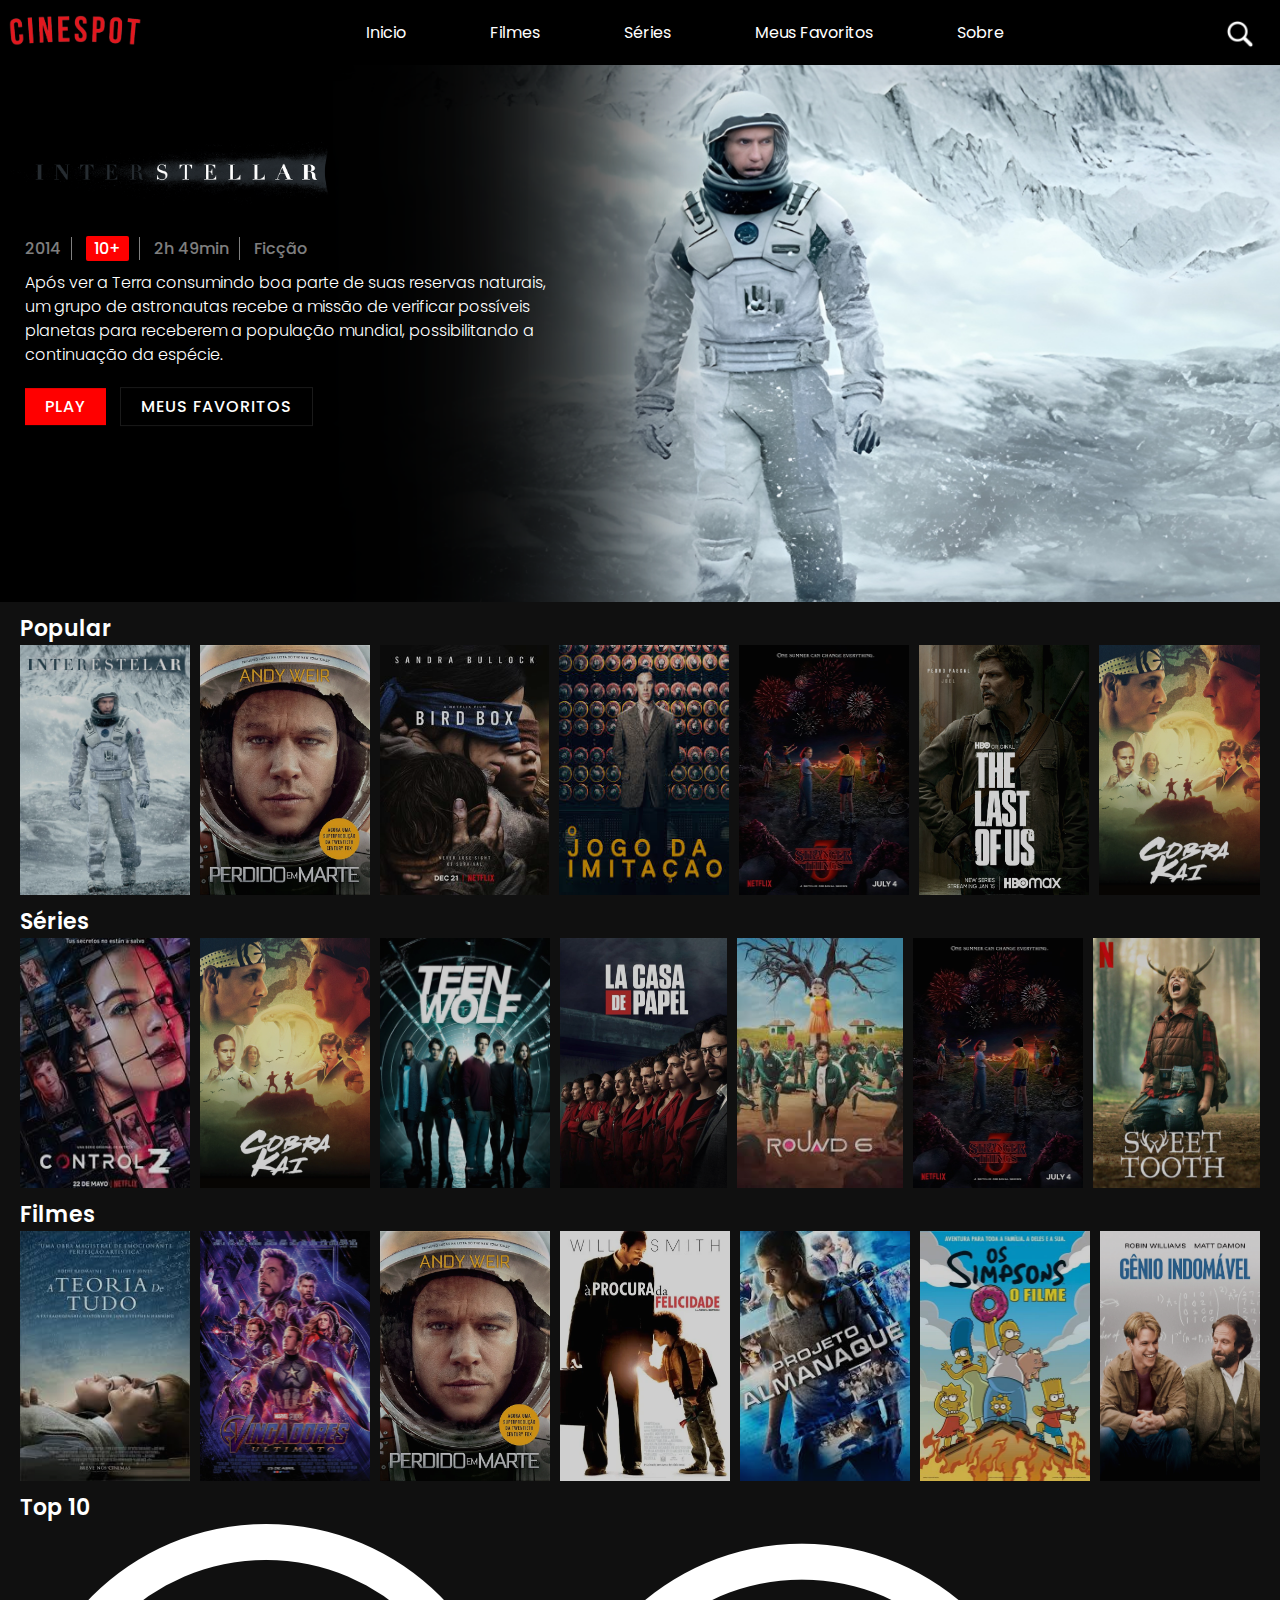
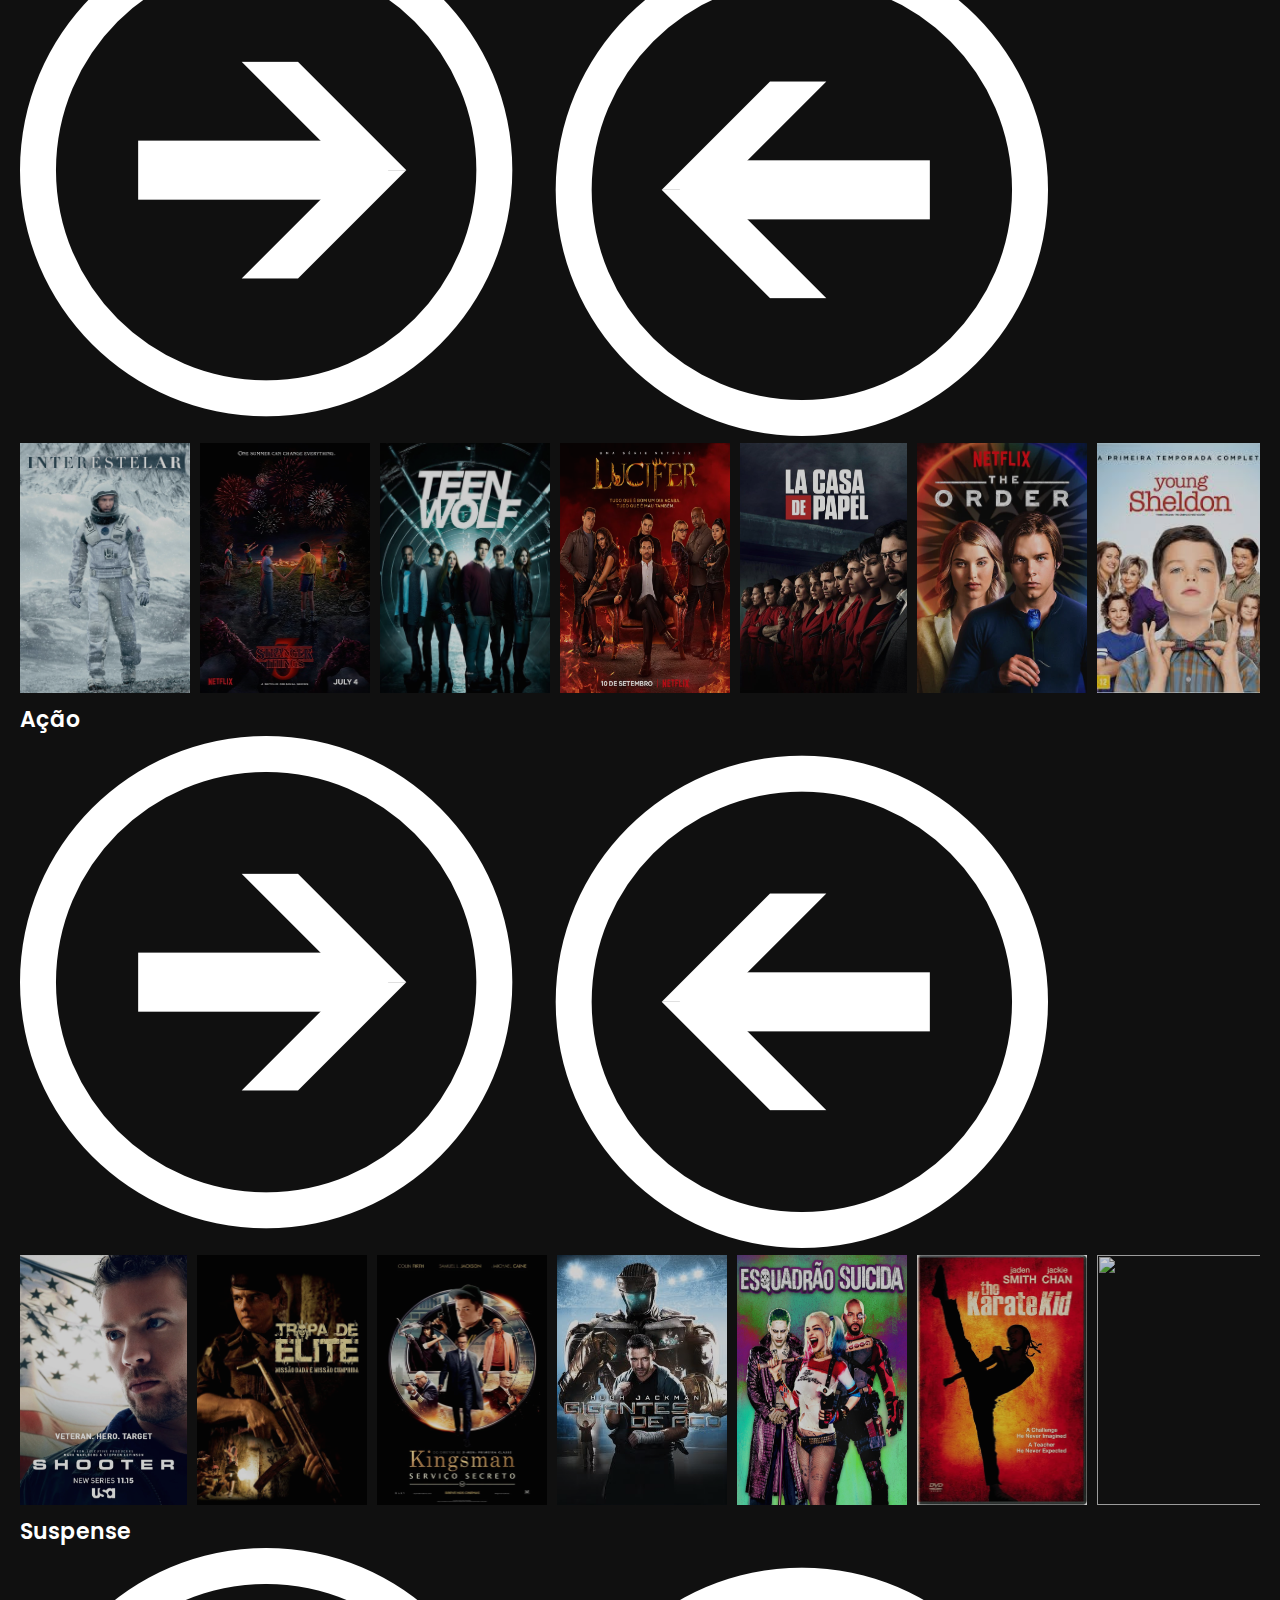
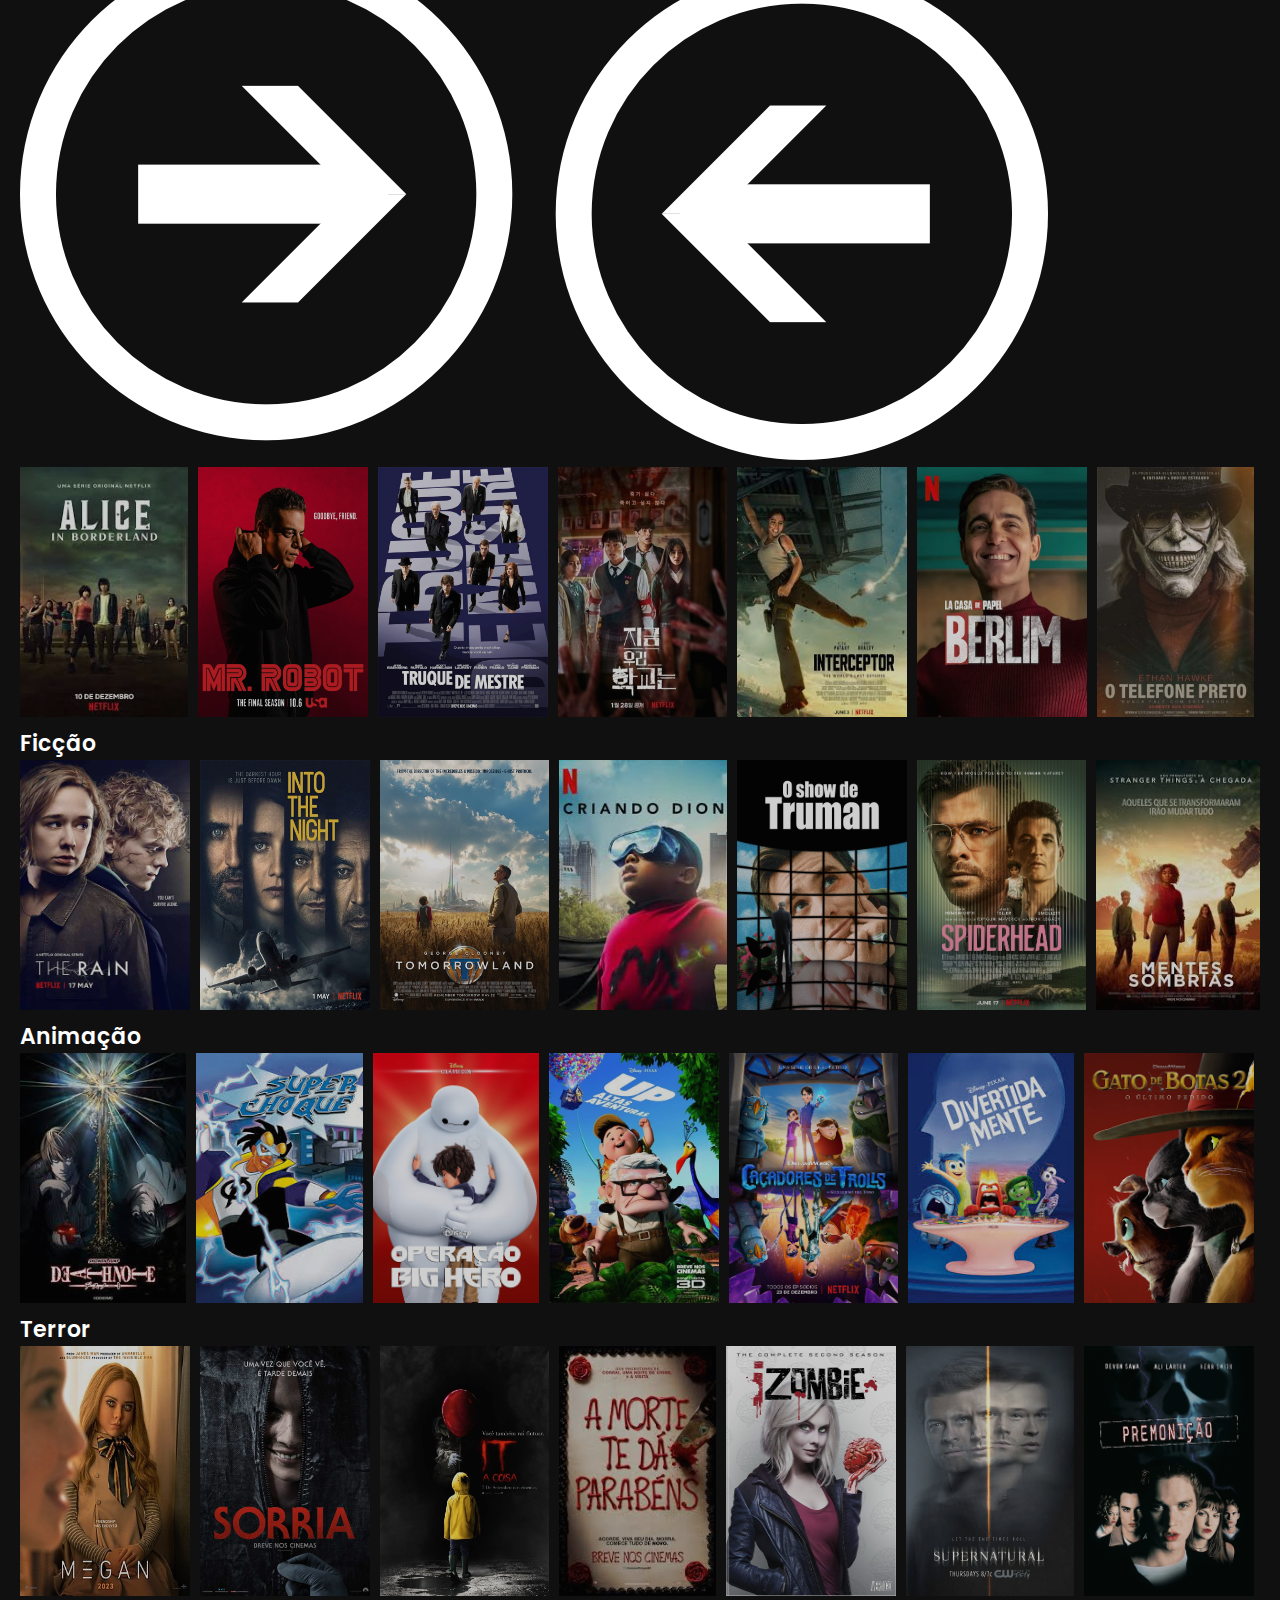
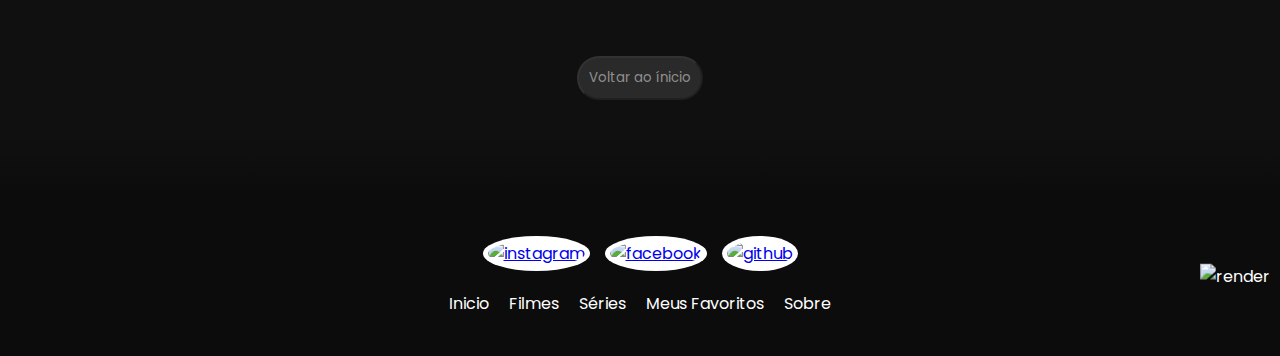
==== commit c344978c: "Novos Filmes e Generos" ====
--- a/index.html
+++ b/index.html
@@ -23,7 +23,7 @@
 <body>
     <header>
 
-      <div class="interface">
+      <div class="interface" id="topo">
 
         <section class="logo">
           <img src="Imagens/logo.png" alt="Logo">
@@ -54,7 +54,7 @@
         <img id="close" src="Imagens/Fechar.png" alt="Close">
 
       <div class="BannerPrincipal">
-        <img id="background" src="Imagens/logo_interestelar.png" alt="interestelar">
+        <img id="background" src="Imagens/logo_interestelar.png" alt="interestelar-logo">
         <h4>
           <span>2014</span>
           <span><i>10+</i></span>
@@ -98,41 +98,206 @@
     </div>
   </dialog>  
 
-  <div class="categoria" id="Popular">
+  <div class="categoria">
     <h2>Popular</h2>
     <img class="arrowright-button" src="Imagens/arrow.png">
     <img class="arrowleft-button" src="Imagens/arrowleft.png">
-    <div class="categoria-videos"> 
-        <img class="ATeoriaDeTudo" src="Imagens/Filmes/Retrato/ATeoriaDeTudo.png" onclick="changeContent('ATeoriaDeTudo')">
-        <img class="ForAllMankind" src="Imagens/Filmes/Retrato/ForAllMankind.png" onclick="changeContent('ForAllMankind')">
-        <img class="PerdidoEmMarte" src="Imagens/Filmes/Retrato/PerdidoEmMarte.png" onclick="changeContent('PerdidoEmMarte')">
-        <img class="ProjetoAlmanaque" src="Imagens/Filmes/Retrato/ProjetoAlmanaque.png" onclick="changeContent('ProjetoAlmanaque')">
-        <img class="OJogoDaImitação" src="Imagens/Filmes/Retrato/OJogoDaImitação.png" onclick="changeContent('OJogoDaImitação')">
-        <img class="JovemSheldon" src="Imagens/Filmes/Retrato/JovemSheldon.png" onclick="changeContent('JovemSheldon')">
-        <img class="GenioIndomavel" src="Imagens/Filmes/Retrato/GenioIndomavel.png" onclick="changeContent('GenioIndomavel')">
-        <img class="GeraçãoDoFuturo" src="Imagens/Filmes/Retrato/GeraçãoDoFuturo.png" onclick="changeContent('GeraçãoDoFuturo')">
-        <img class="BirdBox" src="Imagens/Filmes/Retrato/BirdBox.png" onclick="changeContent('BirdBox')">
-        <img class="CobraKai" src="Imagens/Filmes/Retrato/CobraKai.png" onclick="changeContent('CobraKai')">
-    </div>
-  </div>
-
-  <div class="categoria2" id="Séries">
+    <div class="categoria-popular"> 
+      <img class="Interestelar" src="Imagens/Filmes/Retrato/Interestelar.png" onclick="changeContent('Interestelar')">
+      <img class="PerdidoEmMarte" src="Imagens/Filmes/Retrato/PerdidoEmMarte.png" onclick="changeContent('PerdidoEmMarte')">
+      <img class="BirdBox" src="Imagens/Filmes/Retrato/BirdBox.png" onclick="changeContent('BirdBox')">
+      <img class="OJogoDaImitação" src="Imagens/Filmes/Retrato/OJogoDaImitação.png" onclick="changeContent('OJogoDaImitação')">
+      <img class="StrangerThings" src="Imagens/Series/Retrato/StrangerThings.png" onclick="changeContent('StrangerThings')">
+      <img class="TheLastOfUs" src="Imagens/Series/Retrato/TheLastOfUs.png" onclick="changeContent('TheLastOfUs')">
+      <img class="CobraKai" src="Imagens/Series/Retrato/CobraKai.png" onclick="changeContent('CobraKai')">
+      <img class="LaCasaDePapel" src="Imagens/Series/Retrato/LaCasaDePapel.png" onclick="changeContent('LaCasaDePapel')">
+      <img class="ProjetoAlmanaque" src="Imagens/Filmes/Retrato/ProjetoAlmanaque.png" onclick="changeContent('ProjetoAlmanaque')">
+      <img class="JovemSheldon" src="Imagens/Series/Retrato/JovemSheldon.png" onclick="changeContent('JovemSheldon')">
+    </div>
+  </div>
+
+  <div class="categoria">
     <h2>Séries</h2>
     <img class="arrowright-button2" src="Imagens/arrow.png">
     <img class="arrowleft-button2" src="Imagens/arrowleft.png">
-    <div class="categoria-videos2"> 
-        <img class="ControlZ" src="Imagens/Filmes/Retrato/ControlZ.png" onclick="changeContent('ControlZ')">
-        <img class="CobraKai" src="Imagens/Filmes/Retrato/CobraKai.png" onclick="changeContent('CobraKai')">
-        <img class="TeenWolf" src="Imagens/Filmes/Retrato/TeenWolf.png" onclick="changeContent('TeenWolf')">
-        <img class="LaCasaDePapel" src="Imagens/Filmes/Retrato/LaCasaDePapel.png" onclick="changeContent('LaCasaDePapel')">
-        <img class="StrangerThings" src="Imagens/Filmes/Retrato/StrangerThings.png" onclick="changeContent('StrangerThings')">
-        <img class="TheLastOfUs" src="Imagens/Filmes/Retrato/TheLastOfUs.png" onclick="changeContent('TheLastOfUs')">
-        <img class="RoundSix" src="Imagens/Filmes/Retrato/RoundSix.png" onclick="changeContent('RoundSix')">
-        <img class="SweetTooth" src="Imagens/Filmes/Retrato/SweetTooth.png" onclick="changeContent('SweetTooth')">
-        <img class="Lucifer" src="Imagens/Filmes/Retrato/Lucifer.png" onclick="changeContent('Lucifer')">
-        <img class="JovemSheldon" src="Imagens/Filmes/Retrato/JovemSheldon.png" onclick="changeContent('JovemSheldon')">
-    </div>
-  </div>
+    <div class="categoria-series"> 
+        <img class="ControlZ" src="Imagens/Series/Retrato/ControlZ.png" onclick="changeContent('ControlZ')">
+        <img class="CobraKai" src="Imagens/Series/Retrato/CobraKai.png" onclick="changeContent('CobraKai')">
+        <img class="TeenWolf" src="Imagens/Series/Retrato/TeenWolf.png" onclick="changeContent('TeenWolf')">
+        <img class="LaCasaDePapel" src="Imagens/Series/Retrato/LaCasaDePapel.png" onclick="changeContent('LaCasaDePapel')">
+        <img class="RoundSix" src="Imagens/Series/Retrato/RoundSix.png" onclick="changeContent('RoundSix')">
+        <img class="StrangerThings" src="Imagens/Series/Retrato/StrangerThings.png" onclick="changeContent('StrangerThings')">
+        <img class="SweetTooth" src="Imagens/Series/Retrato/SweetTooth.png" onclick="changeContent('SweetTooth')">
+        <img class="Lucifer" src="Imagens/Series/Retrato/Lucifer.png" onclick="changeContent('Lucifer')">
+        <img class="TheLastOfUs" src="Imagens/Series/Retrato/TheLastOfUs.png" onclick="changeContent('TheLastOfUs')">
+        <img class="JovemSheldon" src="Imagens/Series/Retrato/JovemSheldon.png" onclick="changeContent('JovemSheldon')">
+    </div>
+  </div>
+
+  <div class="categoria">
+    <h2>Filmes</h2>
+    <img class="arrowright-button3" src="Imagens/arrow.png">
+    <img class="arrowleft-button3" src="Imagens/arrowleft.png">
+    <div class="categoria-filmes">
+      <img class="ATeoriaDeTudo" src="Imagens/Filmes/Retrato/ATeoriaDeTudo.png" onclick="changeContent('ATeoriaDeTudo')">
+      <img class="VingadoresUltimato" src="Imagens/Filmes/Retrato/VingadoresUltimato.png" onclick="changeContent('VingadoresUltimato')">
+      <img class="PerdidoEmMarte" src="Imagens/Filmes/Retrato/PerdidoEmMarte.png" onclick="changeContent('PerdidoEmMarte')">
+      <img class="AProcuraDaFelicidade" src="Imagens/Filmes/Retrato/AProcuraDaFelicidade.png" onclick="changeContent('AProcuraDaFelicidade')">
+      <img class="ProjetoAlmanaque" src="Imagens/Filmes/Retrato/ProjetoAlmanaque.png" onclick="changeContent('ProjetoAlmanaque')">
+      <img class="OsSimpsons" src="Imagens/Filmes/Retrato/OsSimpsons.png" onclick="changeContent('OsSimpsons')">
+      <img class="GenioIndomavel" src="Imagens/Filmes/Retrato/GenioIndomavel.png" onclick="changeContent('GenioIndomavel')">
+      <img class="GeraçãoDoFuturo" src="Imagens/Filmes/Retrato/GeraçãoDoFuturo.png" onclick="changeContent('GeraçãoDoFuturo')">
+      <img class="OJogoDaImitação" src="Imagens/Filmes/Retrato/OJogoDaImitação.png" onclick="changeContent('OJogoDaImitação')">
+      <img class="BirdBox" src="Imagens/Filmes/Retrato/BirdBox.png" onclick="changeContent('BirdBox')">
+    </div>
+  </div>
+
+  <div class="categoria">
+    <h2>Top 10</h2>
+    <img class="arrowright-button4" src="Imagens/arrow.png">
+    <img class="arrowleft-button4" src="Imagens/arrowleft.png">
+    <div class="categoria-top10">
+      <img class="Interestelar" src="Imagens/Filmes/Retrato/Interestelar.png" onclick="changeContent('Interestelar')">
+      <img class="StrangerThings" src="Imagens/Series/Retrato/StrangerThings.png" onclick="changeContent('StrangerThings')">
+      <img class="TeenWolf" src="Imagens/Series/Retrato/TeenWolf.png" onclick="changeContent('TeenWolf')">
+      <img class="Lucifer" src="Imagens/Series/Retrato/Lucifer.png" onclick="changeContent('Lucifer')">
+      <img class="LaCasaDePapel" src="Imagens/Series/Retrato/LaCasaDePapel.png" onclick="changeContent('LaCasaDePapel')">
+      <img class="AOrdem" src="Imagens/Series/Retrato/AOrdem.png" onclick="changeContent('AOrdem')">
+      <img class="JovemSheldon" src="Imagens/Series/Retrato/JovemSheldon.png" onclick="changeContent('JovemSheldon')">
+      <img class="PerdidoEmMarte" src="Imagens/Filmes/Retrato/PerdidoEmMarte.png" onclick="changeContent('PerdidoEmMarte')">
+      <img class="ForAllMankind" src="Imagens/Series/Retrato/ForAllMankind.png" onclick="changeContent('ForAllMankind')">
+      <img class="ProjetoAlmanaque" src="Imagens/Filmes/Retrato/ProjetoAlmanaque.png" onclick="changeContent('ProjetoAlmanaque')">
+    </div>
+  </div>
+  
+  <div class="categoria">
+    <h2>Ação</h2>
+    <img class="arrowright-button5" src="Imagens/arrow.png">
+    <img class="arrowleft-button5" src="Imagens/arrowleft.png">
+    <div class="categoria-acao">
+      <img class="OAtirador" src="Imagens/Series/Retrato/OAtirador.png" onclick="changeContent('OAtirador')">
+      <img class="TropaDeElite" src="Imagens/Filmes/Retrato/TropaDeElite.png" onclick="changeContent('TropaDeElite')">
+      <img class="Kingsman" src="Imagens/Filmes/Retrato/Kingsman.png" onclick="changeContent('Kingsman')">
+      <img class="GigantesDeAço" src="Imagens/Filmes/Retrato/GiganteDeAço.png" onclick="changeContent('GigantesDeAço')">
+      <img class="EsquadrãoSuicida" src="Imagens/Filmes/Retrato/EsquadrãoSuicida.png" onclick="changeContent('EsquadrãoSuicida')">
+      <img class="KaratêKid" src="Imagens/Filmes/Retrato/KarateKid.png" onclick="changeContent('KaratêKid')">
+      <img class="FreeGuy" src="Imagens/Filmes/Retrato/FreeGuy.png" onclick="changeContent('FreeGuy')">
+      <img class="DoutorEstranho" src="Imagens/Filmes/Retrato/DoutorEstranho.png" onclick="changeContent('DoutorEstranho')">
+      <img class="VovóZona" src="Imagens/Filmes/Retrato/Vovó... Zona.png" onclick="changeContent('VovóZona')">
+      <img class="PercyJackson" src="Imagens/Series/Retrato/PercyJackson.png" onclick="changeContent('PercyJackson')">
+    </div>
+  </div>
+  
+  <div class="categoria">
+    <h2>Suspense</h2>
+    <img class="arrowright-button6" src="Imagens/arrow.png">
+    <img class="arrowleft-button6" src="Imagens/arrowleft.png">
+    <div class="categoria-suspense">
+      <img class="AliceInBorderland" src="Imagens/Series/Retrato/AliceInBorderland.png" onclick="changeContent('AliceInBorderland')">
+      <img class="MrRobot" src="Imagens/Series/Retrato/MrRobot.png" onclick="changeContent('MrRobot')">
+      <img class="TruqueDeMestre" src="Imagens/Filmes/Retrato/TruqueDeMestre.png" onclick="changeContent('TruqueDeMestre')">
+      <img class="AllOfUsAreDead" src="Imagens/Series/Retrato/AllOfUsAreDead.png" onclick="changeContent('AllOfUsAreDead')">
+      <img class="Interceptor" src="Imagens/Filmes/Retrato/Interceptor.png" onclick="changeContent('Interceptor')">
+      <img class="Berlim" src="Imagens/Series/Retrato/Berlim.png" onclick="changeContent('Berlim')">
+      <img class="OTelefonePreto" src="Imagens/Filmes/Retrato/OTelefonePreto.png" onclick="changeContent('OTelefonePreto')">
+      <img class="LaBrea" src="Imagens/Series/Retrato/LaBrea.png" onclick="changeContent('LaBrea')">
+      <img class="TruqueDeMestre2" src="Imagens/Filmes/Retrato/TruqueDeMestre2.png" onclick="changeContent('TruqueDeMestre2')">
+      <img class="AOrdem" src="Imagens/Series/Retrato/AOrdem.png" onclick="changeContent('AOrdem')">
+    </div>
+  </div>
+  
+
+  <div class="categoria">
+    <h2>Ficção</h2>
+    <img class="arrowright-button3" src="Imagens/arrow.png">
+    <img class="arrowleft-button3" src="Imagens/arrowleft.png">
+    <div class="categoria-ficcao">
+      <img class="TheRain" src="Imagens/Series/Retrato/TheRain.png" onclick="changeContent('TheRain')">
+      <img class="NoiteAdentro" src="Imagens/Series/Retrato/NoiteAdentro.png" onclick="changeContent('NoiteAdentro')">
+      <img class="Tomorrowland" src="Imagens/Filmes/Retrato/Tomorrowland.png" onclick="changeContent('Tomorrowland')">
+      <img class="CriandoDion" src="Imagens/Series/Retrato/CriandoDion.png" onclick="changeContent('CriandoDion')">
+      <img class="OShowDeTruman" src="Imagens/Filmes/Retrato/OShowDeTruman.png" onclick="changeContent('OShowDeTruman')">
+      <img class="SpiderHead" src="Imagens/Filmes/Retrato/SpiderHead.png" onclick="changeContent('SpiderHead')">
+      <img class="MentesSombrias" src="Imagens/Filmes/Retrato/MentesSombrias.png" onclick="changeContent('MentesSombrias')">
+      <img class="Lucy" src="Imagens/Filmes/Retrato/Lucy.png" onclick="changeContent('Lucy')">
+      <img class="Armageddon" src="Imagens/Filmes/Retrato/Armageddon.png" onclick="changeContent('Armageddon')">
+      <img class="Robocop" src="Imagens/Filmes/Retrato/Robocop.png" onclick="changeContent('Robocop')">
+    </div>
+  </div>
+  
+  <div class="categoria">
+    <h2>Animação</h2>
+    <img class="arrowright-button3" src="Imagens/arrow.png">
+    <img class="arrowleft-button3" src="Imagens/arrowleft.png">
+    <div class="categoria-animacao">
+      <img class="DeathNote" src="Imagens/Series/Retrato/DeathNote.png" onclick="changeContent('DeathNote')">
+      <img class="SuperChoque" src="Imagens/Series/Retrato/SuperChoque.png" onclick="changeContent('SuperChoque')">
+      <img class="BigHero" src="Imagens/Filmes/Retrato/BigHero.png" onclick="changeContent('BigHero')">
+      <img class="Up" src="Imagens/Filmes/Retrato/Up.png" onclick="changeContent('UpAltasAventuras')">
+      <img class="CaçadoresDeTrolls" src="Imagens/Series/Retrato/CaçadoresDeTrolls.png" onclick="changeContent('CacadoresDeTrolls')">
+      <img class="DivertidaMente" src="Imagens/Filmes/Retrato/DivertidaMente.png" onclick="changeContent('')">
+      <img class="GatoDeBotas2" src="Imagens/Filmes/Retrato/GatoDeBotas2.png" onclick="changeContent('GatoDeBotas2')">
+      <img class="Shrek" src="Imagens/Filmes/Retrato/Shrek.png" onclick="changeContent('Shrek')">
+      <img class="KungFuPanda4" src="Imagens/Filmes/Retrato/KungFuPanda4.png" onclick="changeContent('KungFuPanda4')">
+      <img class="Rio" src="Imagens/Filmes/Retrato/Rio.png" onclick="changeContent('Rio')">
+    </div>
+  </div>
+  
+  <div class="categoria">
+    <h2>Terror</h2>
+    <img class="arrowright-button3" src="Imagens/arrow.png">
+    <img class="arrowleft-button3" src="Imagens/arrowleft.png">
+    <div class="categoria-terror">
+      <img class="Megan" src="Imagens/Filmes/Retrato/Megan.png" onclick="changeContent('Megan')">
+      <img class="Sorria" src="Imagens/Filmes/Retrato/Sorria.png" onclick="changeContent('Sorria')">
+      <img class="ItACoisa" src="Imagens/Filmes/Retrato/ItACoisa.png" onclick="changeContent('ItACoisa')">
+      <img class="AMorteTeDaParabéns" src="Imagens/Filmes/Retrato/AMorteTeDaParabéns.png" onclick="changeContent('AMorteTeDaParabens')">
+      <img class="IZombie" src="Imagens/Series/Retrato/IZombie.png" onclick="changeContent('IZombie')">
+      <img class="SuperNatural" src="Imagens/Series/Retrato/SuperNatural.png" onclick="changeContent('SuperNatural')">
+      <img class="Premonição" src="Imagens/Filmes/Retrato/Premonição.png" onclick="changeContent('Premonicao')">
+      <img class="JogosMortais" src="Imagens/Filmes/Retrato/JogosMortais.png" onclick="changeContent('JogosMortais')">
+      <img class="Chucky" src="Imagens/Filmes/Retrato/Chucky.png" onclick="changeContent('Chucky')">
+      <img class="Annabelle" src="Imagens/Filmes/Retrato/Annabelle.png" onclick="changeContent('Annabelle')">
+    </div>
+  </div>
+  
+
+  <div class="inicio">
+    <a href="#topo">
+      <button>Voltar ao ínicio</button>
+    </a>
+  </div>
+
+  <footer>
+    <div class="rodape">
+        <div class="contato">
+            <a href="https://www.instagram.com/lim4_ofc/" class="instagram">
+                <img src="Imagens/instagram.png" alt="instagram">
+            </a>
+            <a href="https://www.facebook.com/people/Gustavo-Lima/pfbid02znoPhh1ZTmd8hLfXLDxAWrCtnsTBunMHiQS2Ae8MaNN112aGWZtdo4WURCe6vYn4l/" class="facebook">
+                <img src="Imagens/facebook.png" alt="facebook">
+            </a>
+            <a href="https://github.com/GustavoLima24" class="github">
+                <img src="Imagens/github.png" alt="github">
+            </a>
+        </div>
+        <section class="menu-rodape">
+            <nav>
+                <ul>
+                    <li><a href="index.html">Inicio</a></li>
+                    <li><a href="filmes.html">Filmes</a></li>
+                    <li><a href="series.html">Séries</a></li>
+                    <li><a href="favoritos.html">Meus Favoritos</a></li>
+                    <li><a href="sobre.html">Sobre</a></li>
+                </ul>
+            </nav>
+        </section>
+        <div class="render-container">
+            <img class="render" src="Imagens/render_toGilson.png" alt="render">
+        </div>
+    </div>
+  </footer>
+
   <script src="JavaScript/script.js"></script> 
   <script src="JavaScript/skip.js"></script>
   <script src="JavaScript/scroll.js"></script>
--- a/CSS/styles.css
+++ b/CSS/styles.css
@@ -4,6 +4,7 @@
   box-sizing: border-box;
   font-family: "Poppins", sans-serif;
   -webkit-user-drag: none;
+  scroll-behavior: smooth;
 }
 
 body {
@@ -46,6 +47,10 @@
 header .menu-desktop nav ul li a{
   color: white;
   text-decoration: none;
+}
+
+header .menu-desktop nav ul li a:hover {
+  color: #ff2600;
 }
 
 header .lupa img{
@@ -175,18 +180,19 @@
 
 /* Rotação dos filmes: */
 
-.Popular {
-  left: 0;
-  top: 0;
-  position: relative;
-  height: 200px;
-  width: 100%;
-  display: flex;
-  justify-content: flex-start;
-  align-items: center;
-}
-
-.categoria-videos {
+.categoria {
+  padding: 0 20px;
+  margin-top: 10px;
+}
+
+.categoria h2 {
+  position: relative;
+  color: #fff;
+  font-size: 22px;
+  font-weight: 600;
+}
+
+.categoria-popular, .categoria-series, .categoria-filmes, .categoria-top10, .categoria-acao, .categoria-suspense, .categoria-ficcao, .categoria-animacao, .categoria-terror {
   display: flex;
   overflow-x: auto;
   scroll-behavior: smooth;
@@ -194,61 +200,47 @@
   gap: 10px;
 }
 
-.categoria-videos::-webkit-scrollbar { /* Codigo novo que descobri */
-  display: none; /* Esconde a barra de rolagem */
-}
-
-.categoria {
-  padding-left: 20px;
-  padding-right: 20px;
-  margin-top: 10px;
-}
-
-.categoria-videos img {
+.categoria-popular::-webkit-scrollbar,
+.categoria-series::-webkit-scrollbar,
+.categoria-filmes::-webkit-scrollbar,
+.categoria-top10::-webkit-scrollbar,
+.categoria-acao::-webkit-scrollbar,
+.categoria-suspense::-webkit-scrollbar,
+.categoria-ficcao::-webkit-scrollbar,
+.categoria-animacao::-webkit-scrollbar,
+.categoria-terror::-webkit-scrollbar {
+  display: none;
+}
+
+.categoria-popular img, 
+.categoria-series img,
+.categoria-filmes img,
+.categoria-top10 img,
+.categoria-acao img,
+.categoria-suspense img,
+.categoria-ficcao img,
+.categoria-animacao img,
+.categoria-terror img {
   width: 170px;
   height: 250px;
   opacity: 0.8;
   cursor: pointer;
 }
 
-.categoria-videos img:hover {
+.categoria-popular img:hover, 
+.categoria-series img:hover, 
+.categoria-filmes img:hover, 
+.categoria-top10 img:hover, 
+.categoria-acao img:hover, 
+.categoria-suspense img:hover, 
+.categoria-ficcao img:hover, 
+.categoria-animacao img:hover, 
+.categoria-terror img:hover {
   opacity: 1.0;
   border: 3px solid white;
 }
 
-.categoria h2 {
-  position: relative;
-  color: #fff;
-  font-size: 22px;
-  font-weight: 600;
-}
-
-.categoria-videos2 {
-  display: flex;
-  overflow-x: auto;
-  scroll-behavior: smooth;
-  user-select: none;
-  gap: 10px;
-}
-
-.categoria-videos2::-webkit-scrollbar { /* Codigo novo que descobri */
-  display: none; /* Esconde a barra de rolagem */
-}
-
-.categoria2 {
-  padding-left: 20px;
-  padding-right: 20px;
-  margin-top: 10px;
-}
-
-.categoria-videos2 img {
-  width: 170px;
-  height: 250px;
-  opacity: 0.8;
-  cursor: pointer;
-}
-
-.arrowleft-button, .arrowleft-button2{
+.arrowleft-button, .arrowleft-button2, .arrowleft-button3 {
   z-index: 3;
   width: 50px;
   margin-top: 100px;
@@ -260,7 +252,7 @@
   display: none;
 }
 
-.arrowright-button, .arrowright-button2{
+.arrowright-button, .arrowright-button2, .arrowright-button3 {
   z-index: 3;
   width: 50px;
   margin-top: 100px;
@@ -270,18 +262,6 @@
   align-items: center;
   user-select: none;
   display: none;
-}
-
-.categoria-videos2 img:hover {
-  opacity: 1.0;
-  border: 3px solid white;
-}
-
-.categoria2 h2 {
-  position: relative;
-  color: #fff;
-  font-size: 22px;
-  font-weight: 600;
 }
 
 /* popup filmes*/
@@ -296,6 +276,9 @@
 }
 
 .popup {
+  border-top: 2px solid rgba(255, 255, 255, 0.14);
+  border-left: 2px solid rgba(255, 255, 255, 0.14);
+  border-right: 2px solid rgba(255, 255, 255, 0.14);
   background-color: rgb(15, 15, 15);
   position: fixed;
   position: relative;
@@ -406,6 +389,107 @@
   overflow: hidden;
 }
 
+.inicio {
+  display: flex;
+  justify-content: center;
+  padding-top: 60px;
+  height: 200px;
+  background: linear-gradient(to bottom, rgb(16, 16, 16) 0%, rgb(16, 16, 16) 70%, rgb(12, 12, 12) 97%, rgb(12, 12, 12) 100%); /* Novo codigo maravilhoso que descobri, faz degrade */
+}
+
+.inicio a {
+  background-color: transparent;
+}
+
+.inicio button {
+  cursor: pointer;
+  padding: 10px;
+  background-color: rgba(255, 255, 255, 0.11);
+  color: rgba(255, 255, 255, 0.49);
+  border-radius: 30px;
+  border-color: #00000037;
+}
+
+.inicio button:hover {
+  transition: background-color 0.3s;
+  transition: color 0.3s;
+  cursor: pointer;
+  padding: 10px;
+  background-color: rgba(255, 255, 255, 0.329);
+  color: rgba(255, 255, 255, 0.753);
+  border-radius: 30px;
+  border-color: #6d6d6d79;
+}
+
+footer {
+  background-color: rgb(12, 12, 12);
+  color: white;
+  padding: 40px 0 40px 0;
+  font-family: Arial, sans-serif;
+  display: flex;
+  flex-direction: column;
+  align-items: center;
+  position: relative;
+}
+
+.rodape {
+  width: 100%;
+  display: flex;
+  flex-direction: column; /* Separa o contato em uma linha, e o menu em outra */
+  align-items: center;
+}
+
+.contato {
+  display: flex;
+  justify-content: center;
+  gap: 15px;
+  margin-bottom: 20px; /* Espaço entre os ícones e o menu */
+}
+
+.contato a img {
+  width: 40px;
+  height: 40px;
+  border-radius: 50%;
+  background-color: white;
+  padding: 5px;
+  transition: transform 0.3s; /* Faz com que a animação dure 3seg*/
+}
+
+.contato a img:hover {
+  transform: scale(1.1); /* Efeito de zoom ao passar o mouse */
+}
+
+.menu-rodape ul {
+  display: flex;
+  gap: 20px;
+  list-style: none;
+  padding: 0;
+  margin: 0;
+}
+
+.menu-rodape a {
+  color: white;
+  text-decoration: none;
+  font-size: 16px;
+  transition: color 0.3s;
+}
+
+.menu-rodape a:hover {
+  color: #ff2600;
+}
+
+.render-container {
+  position: absolute;
+  top: 50%;
+  right: 10px;
+  transform: translateY(-50%);
+}
+
+.render {
+  width: 180px;
+  height: auto;
+}
+
 @media(max-width: 808px){
   .arrowleft-button, .arrowleft-button2, .arrowright-button, .arrowright-button2{
     display: block;
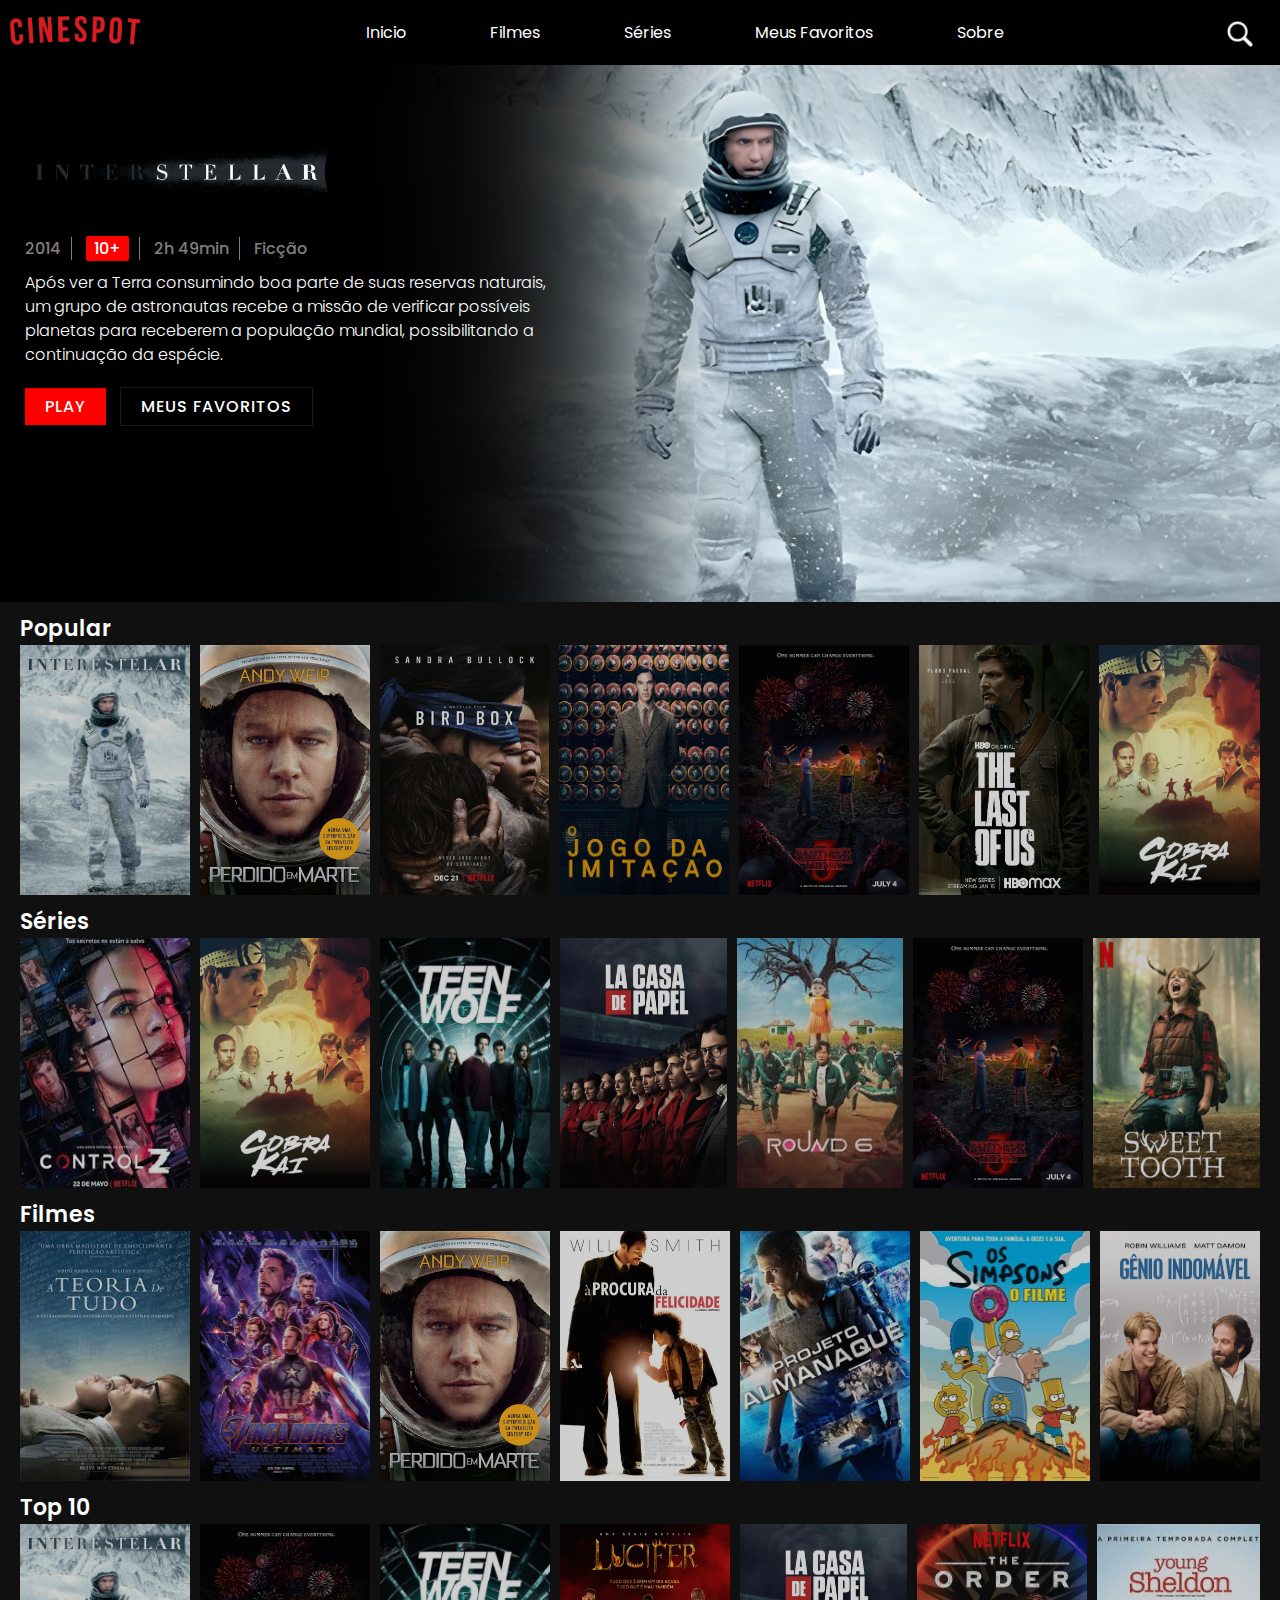
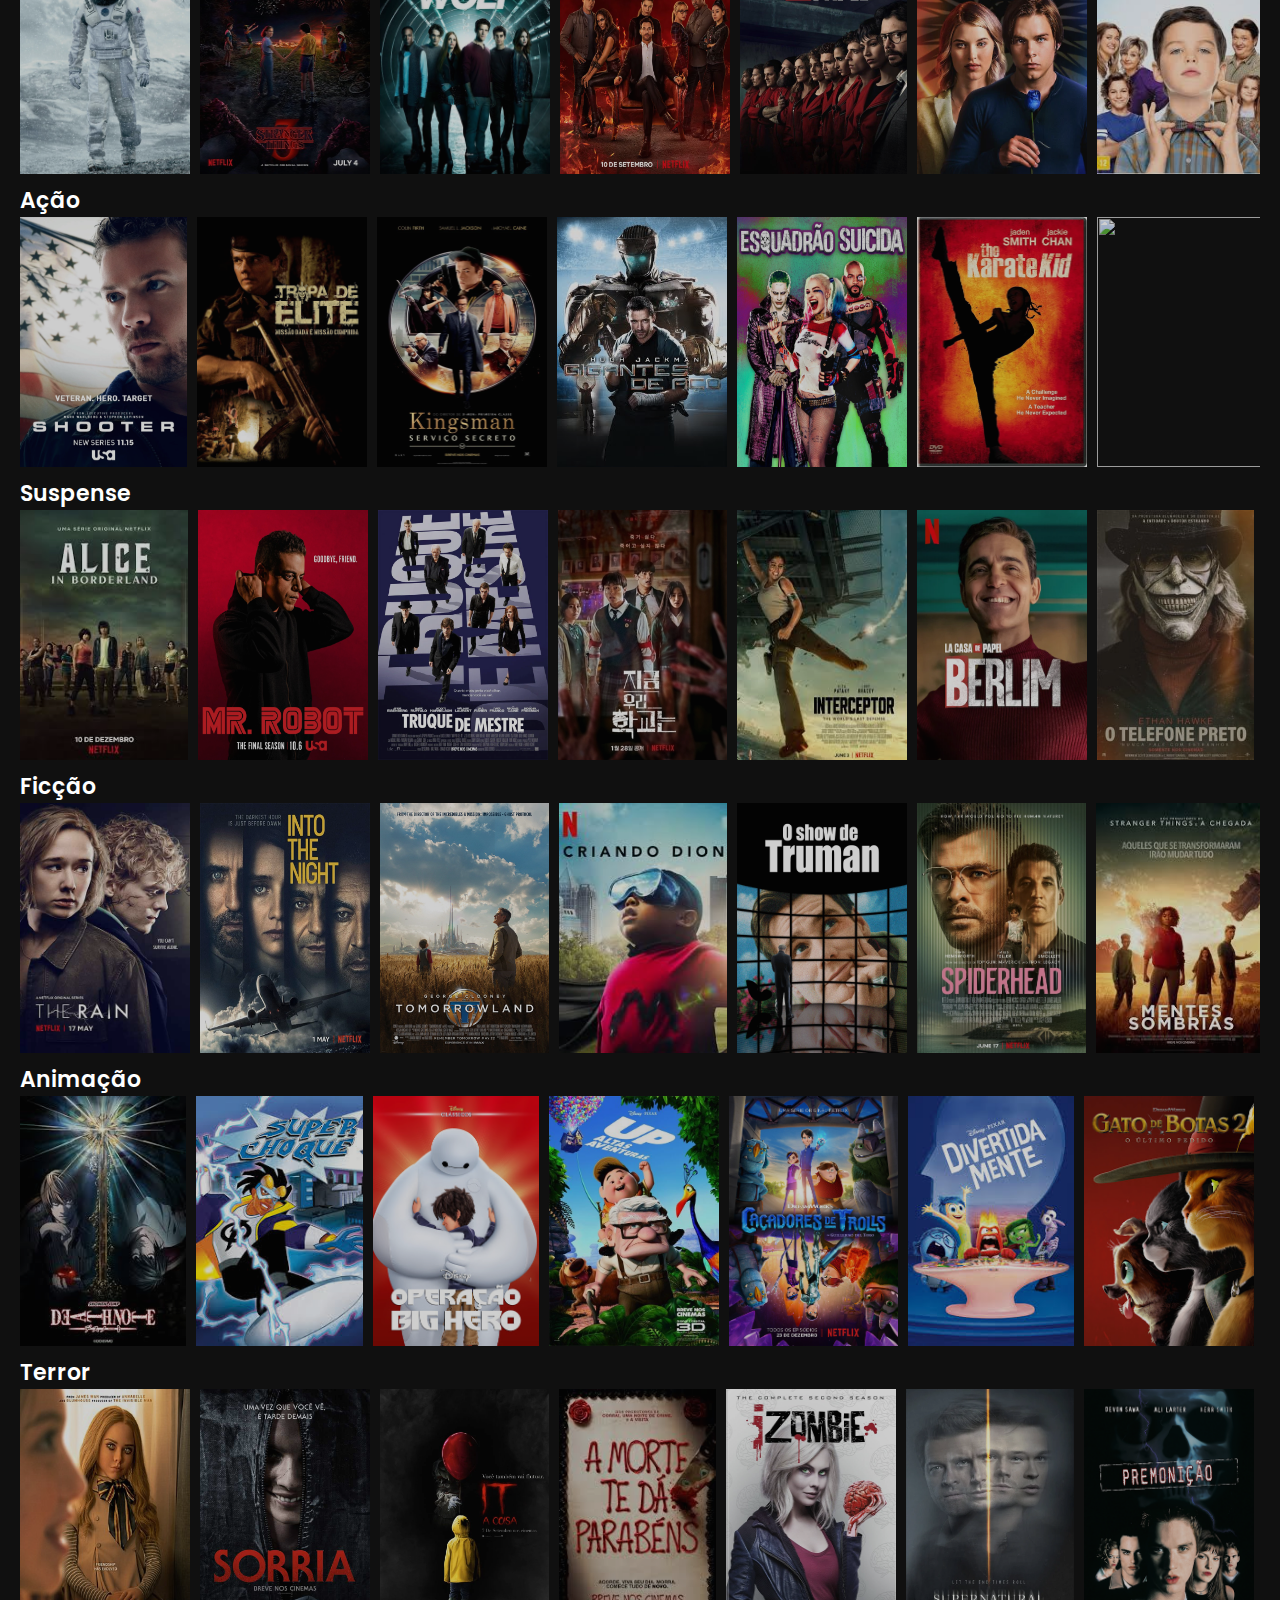
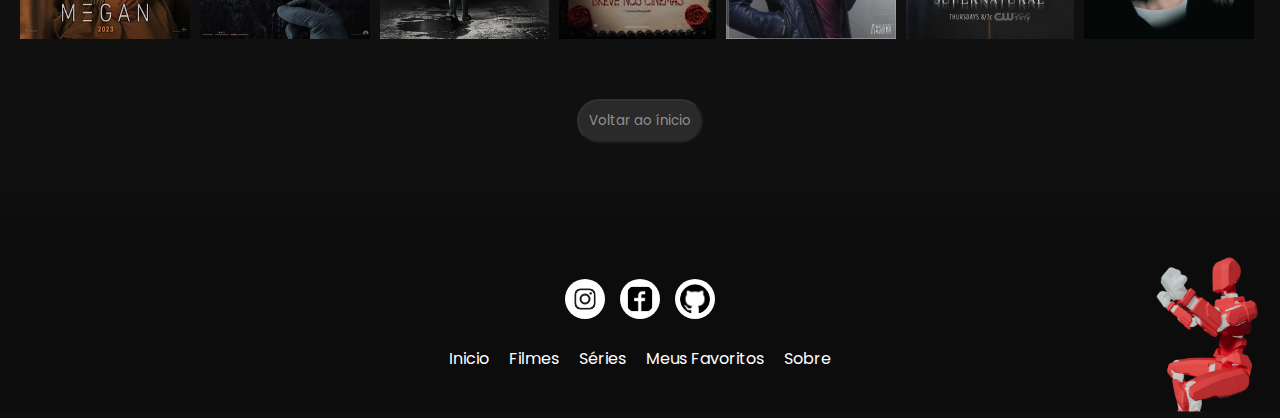
==== commit 02e45944: "Correção Setas" ====
--- a/index.html
+++ b/index.html
@@ -154,8 +154,8 @@
 
   <div class="categoria">
     <h2>Top 10</h2>
-    <img class="arrowright-button4" src="Imagens/arrow.png">
-    <img class="arrowleft-button4" src="Imagens/arrowleft.png">
+    <img class="arrowright-button3" src="Imagens/arrow.png">
+    <img class="arrowleft-button3" src="Imagens/arrowleft.png">
     <div class="categoria-top10">
       <img class="Interestelar" src="Imagens/Filmes/Retrato/Interestelar.png" onclick="changeContent('Interestelar')">
       <img class="StrangerThings" src="Imagens/Series/Retrato/StrangerThings.png" onclick="changeContent('StrangerThings')">
@@ -172,8 +172,8 @@
   
   <div class="categoria">
     <h2>Ação</h2>
-    <img class="arrowright-button5" src="Imagens/arrow.png">
-    <img class="arrowleft-button5" src="Imagens/arrowleft.png">
+    <img class="arrowright-button3" src="Imagens/arrow.png">
+    <img class="arrowleft-button3" src="Imagens/arrowleft.png">
     <div class="categoria-acao">
       <img class="OAtirador" src="Imagens/Series/Retrato/OAtirador.png" onclick="changeContent('OAtirador')">
       <img class="TropaDeElite" src="Imagens/Filmes/Retrato/TropaDeElite.png" onclick="changeContent('TropaDeElite')">
@@ -190,8 +190,8 @@
   
   <div class="categoria">
     <h2>Suspense</h2>
-    <img class="arrowright-button6" src="Imagens/arrow.png">
-    <img class="arrowleft-button6" src="Imagens/arrowleft.png">
+    <img class="arrowright-button3" src="Imagens/arrow.png">
+    <img class="arrowleft-button3" src="Imagens/arrowleft.png">
     <div class="categoria-suspense">
       <img class="AliceInBorderland" src="Imagens/Series/Retrato/AliceInBorderland.png" onclick="changeContent('AliceInBorderland')">
       <img class="MrRobot" src="Imagens/Series/Retrato/MrRobot.png" onclick="changeContent('MrRobot')">
--- a/CSS/styles.css
+++ b/CSS/styles.css
@@ -1,4 +1,4 @@
-*{
+* {
   margin: 0;
   padding: 0;
   box-sizing: border-box;
@@ -14,7 +14,7 @@
   min-height: 100vh;
 }
 
-.interface{
+.interface {
   max-width: 100%;
   margin: 0 auto;
 }
@@ -25,26 +25,26 @@
   padding: 5px;
 }
 
-header .interface{
+header .interface {
   display: flex;
   justify-content: space-between;
   align-items: center;
 }
 
-header .logo img{
+header .logo img {
   max-width: 140px;
 }
 
-header .menu-desktop nav ul{
+header .menu-desktop nav ul {
   list-style-type: none;
 }
 
-header .menu-desktop nav ul li{
+header .menu-desktop nav ul li {
   display: inline-block;
   margin: 0 40px;
 }
 
-header .menu-desktop nav ul li a{
+header .menu-desktop nav ul li a {
   color: white;
   text-decoration: none;
 }
@@ -53,7 +53,7 @@
   color: #ff2600;
 }
 
-header .lupa img{
+header .lupa img {
   margin: 10px 20px 0 0;
   max-width: 30px;
   cursor: pointer;
@@ -67,11 +67,12 @@
 #video-container {
   position: relative;
   width: 100%;
-  padding-bottom: 41.95%; /* 605px / 1440px = 0.4195 */
+  padding-bottom: 41.95%;
+  /* 605px / 1440px = 0.4195 */
   overflow: hidden;
 }
 
-.BannerPrincipal{
+.BannerPrincipal {
   position: absolute;
   align-items: center;
   z-index: 1;
@@ -81,30 +82,30 @@
   transform: translateY(-30%);
 }
 
-#background{
+#background {
   max-width: 330px;
 }
 
-.BannerPrincipal h4{
+.BannerPrincipal h4 {
   padding-left: 25px;
   color: rgb(255, 255, 255, 0.5);
   font-weight: 500;
 }
 
-.BannerPrincipal h4 span{
+.BannerPrincipal h4 span {
   padding: 0 10px;
   border-right: 1px solid rgba(255, 255, 255, 0.5);
 }
 
-.BannerPrincipal h4 span:first-child{
+.BannerPrincipal h4 span:first-child {
   padding-left: 0;
 }
 
-.BannerPrincipal h4 span:last-child{
+.BannerPrincipal h4 span:last-child {
   border-right: none;
 }
 
-.BannerPrincipal h4 span i{
+.BannerPrincipal h4 span i {
   background-color: red;
   color: #fff;
   padding: 0 8px;
@@ -113,7 +114,7 @@
   border-radius: 2px;
 }
 
-.BannerPrincipal p{
+.BannerPrincipal p {
   padding-left: 25px;
   font-size: 1em;
   font-weight: 300;
@@ -122,12 +123,12 @@
   margin: 10px 0 20px;
 }
 
-.BannerPrincipal .buttons{
+.BannerPrincipal .buttons {
   padding-left: 25px;
   position: relative;
 }
 
-.BannerPrincipal .buttons a{
+.BannerPrincipal .buttons a {
   position: relative;
   display: inline-block;
   margin-right: 10px;
@@ -140,12 +141,12 @@
   text-transform: uppercase;
 }
 
-.BannerPrincipal .buttons a:nth-child(2){
+.BannerPrincipal .buttons a:nth-child(2) {
   background-color: rgba(0, 0, 0, 0.5);
   border: 1px solid rgba(255, 255, 255, 0.1);
 }
 
-.BannerPrincipal .buttons a:hover:nth-child(2){
+.BannerPrincipal .buttons a:hover:nth-child(2) {
   background-color: red;
 }
 
@@ -155,7 +156,8 @@
   left: 0;
   width: 100%;
   object-fit: cover;
-  cursor: pointer; /* Adiciona cursor de mão para indicar clicabilidade */
+  cursor: pointer;
+  /* Adiciona cursor de mão para indicar clicabilidade */
 }
 
 #myVideo {
@@ -164,7 +166,8 @@
   top: 0;
   left: 0;
   width: 100%;
-  display: none; /* O vídeo começa escondido */
+  display: none;
+  /* O vídeo começa escondido */
 }
 
 #close {
@@ -192,7 +195,15 @@
   font-weight: 600;
 }
 
-.categoria-popular, .categoria-series, .categoria-filmes, .categoria-top10, .categoria-acao, .categoria-suspense, .categoria-ficcao, .categoria-animacao, .categoria-terror {
+.categoria-popular,
+.categoria-series,
+.categoria-filmes,
+.categoria-top10,
+.categoria-acao,
+.categoria-suspense,
+.categoria-ficcao,
+.categoria-animacao,
+.categoria-terror {
   display: flex;
   overflow-x: auto;
   scroll-behavior: smooth;
@@ -212,7 +223,7 @@
   display: none;
 }
 
-.categoria-popular img, 
+.categoria-popular img,
 .categoria-series img,
 .categoria-filmes img,
 .categoria-top10 img,
@@ -227,20 +238,22 @@
   cursor: pointer;
 }
 
-.categoria-popular img:hover, 
-.categoria-series img:hover, 
-.categoria-filmes img:hover, 
-.categoria-top10 img:hover, 
-.categoria-acao img:hover, 
-.categoria-suspense img:hover, 
-.categoria-ficcao img:hover, 
-.categoria-animacao img:hover, 
+.categoria-popular img:hover,
+.categoria-series img:hover,
+.categoria-filmes img:hover,
+.categoria-top10 img:hover,
+.categoria-acao img:hover,
+.categoria-suspense img:hover,
+.categoria-ficcao img:hover,
+.categoria-animacao img:hover,
 .categoria-terror img:hover {
   opacity: 1.0;
   border: 3px solid white;
 }
 
-.arrowleft-button, .arrowleft-button2, .arrowleft-button3 {
+.arrowleft-button,
+.arrowleft-button2,
+.arrowleft-button3 {
   z-index: 3;
   width: 50px;
   margin-top: 100px;
@@ -252,7 +265,9 @@
   display: none;
 }
 
-.arrowright-button, .arrowright-button2, .arrowright-button3 {
+.arrowright-button,
+.arrowright-button2,
+.arrowright-button3 {
   z-index: 3;
   width: 50px;
   margin-top: 100px;
@@ -290,24 +305,29 @@
   left: 50%;
   border-radius: 20px 20px 0 0;
   transform: translate(-50%, -50%);
-  overflow-y: auto; 
-}
-
-.popup::-webkit-scrollbar { /* Codigo novo que descobri */
-  display: none; /* Esconde a barra de rolagem */
+  overflow-y: auto;
+}
+
+.popup::-webkit-scrollbar {
+  /* Codigo novo que descobri */
+  display: none;
+  /* Esconde a barra de rolagem */
 }
 
 .video-container {
   position: relative;
-  width: 94%; /* 94% da largura da div .popup */
-  padding-bottom: 52.875%; /* Ajuste de proporção para 94% de 56.25% */
+  width: 94%;
+  /* 94% da largura da div .popup */
+  padding-bottom: 52.875%;
+  /* Ajuste de proporção para 94% de 56.25% */
   height: 0;
 }
 
 .video-container iframe {
   position: absolute;
   top: 0;
-  left: 3%; /* Centraliza o iframe na div .popup */
+  left: 3%;
+  /* Centraliza o iframe na div .popup */
   width: 100%;
   height: 100%;
 }
@@ -394,7 +414,8 @@
   justify-content: center;
   padding-top: 60px;
   height: 200px;
-  background: linear-gradient(to bottom, rgb(16, 16, 16) 0%, rgb(16, 16, 16) 70%, rgb(12, 12, 12) 97%, rgb(12, 12, 12) 100%); /* Novo codigo maravilhoso que descobri, faz degrade */
+  background: linear-gradient(to bottom, rgb(16, 16, 16) 0%, rgb(16, 16, 16) 70%, rgb(12, 12, 12) 97%, rgb(12, 12, 12) 100%);
+  /* Novo codigo maravilhoso que descobri, faz degrade */
 }
 
 .inicio a {
@@ -435,7 +456,8 @@
 .rodape {
   width: 100%;
   display: flex;
-  flex-direction: column; /* Separa o contato em uma linha, e o menu em outra */
+  flex-direction: column;
+  /* Separa o contato em uma linha, e o menu em outra */
   align-items: center;
 }
 
@@ -443,7 +465,8 @@
   display: flex;
   justify-content: center;
   gap: 15px;
-  margin-bottom: 20px; /* Espaço entre os ícones e o menu */
+  margin-bottom: 20px;
+  /* Espaço entre os ícones e o menu */
 }
 
 .contato a img {
@@ -452,11 +475,13 @@
   border-radius: 50%;
   background-color: white;
   padding: 5px;
-  transition: transform 0.3s; /* Faz com que a animação dure 3seg*/
+  transition: transform 0.3s;
+  /* Faz com que a animação dure 3seg*/
 }
 
 .contato a img:hover {
-  transform: scale(1.1); /* Efeito de zoom ao passar o mouse */
+  transform: scale(1.1);
+  /* Efeito de zoom ao passar o mouse */
 }
 
 .menu-rodape ul {
@@ -490,8 +515,12 @@
   height: auto;
 }
 
-@media(max-width: 808px){
-  .arrowleft-button, .arrowleft-button2, .arrowright-button, .arrowright-button2{
+@media(max-width: 808px) {
+
+  .arrowleft-button,
+  .arrowleft-button2,
+  .arrowright-button,
+  .arrowright-button2 {
     display: block;
   }
 }